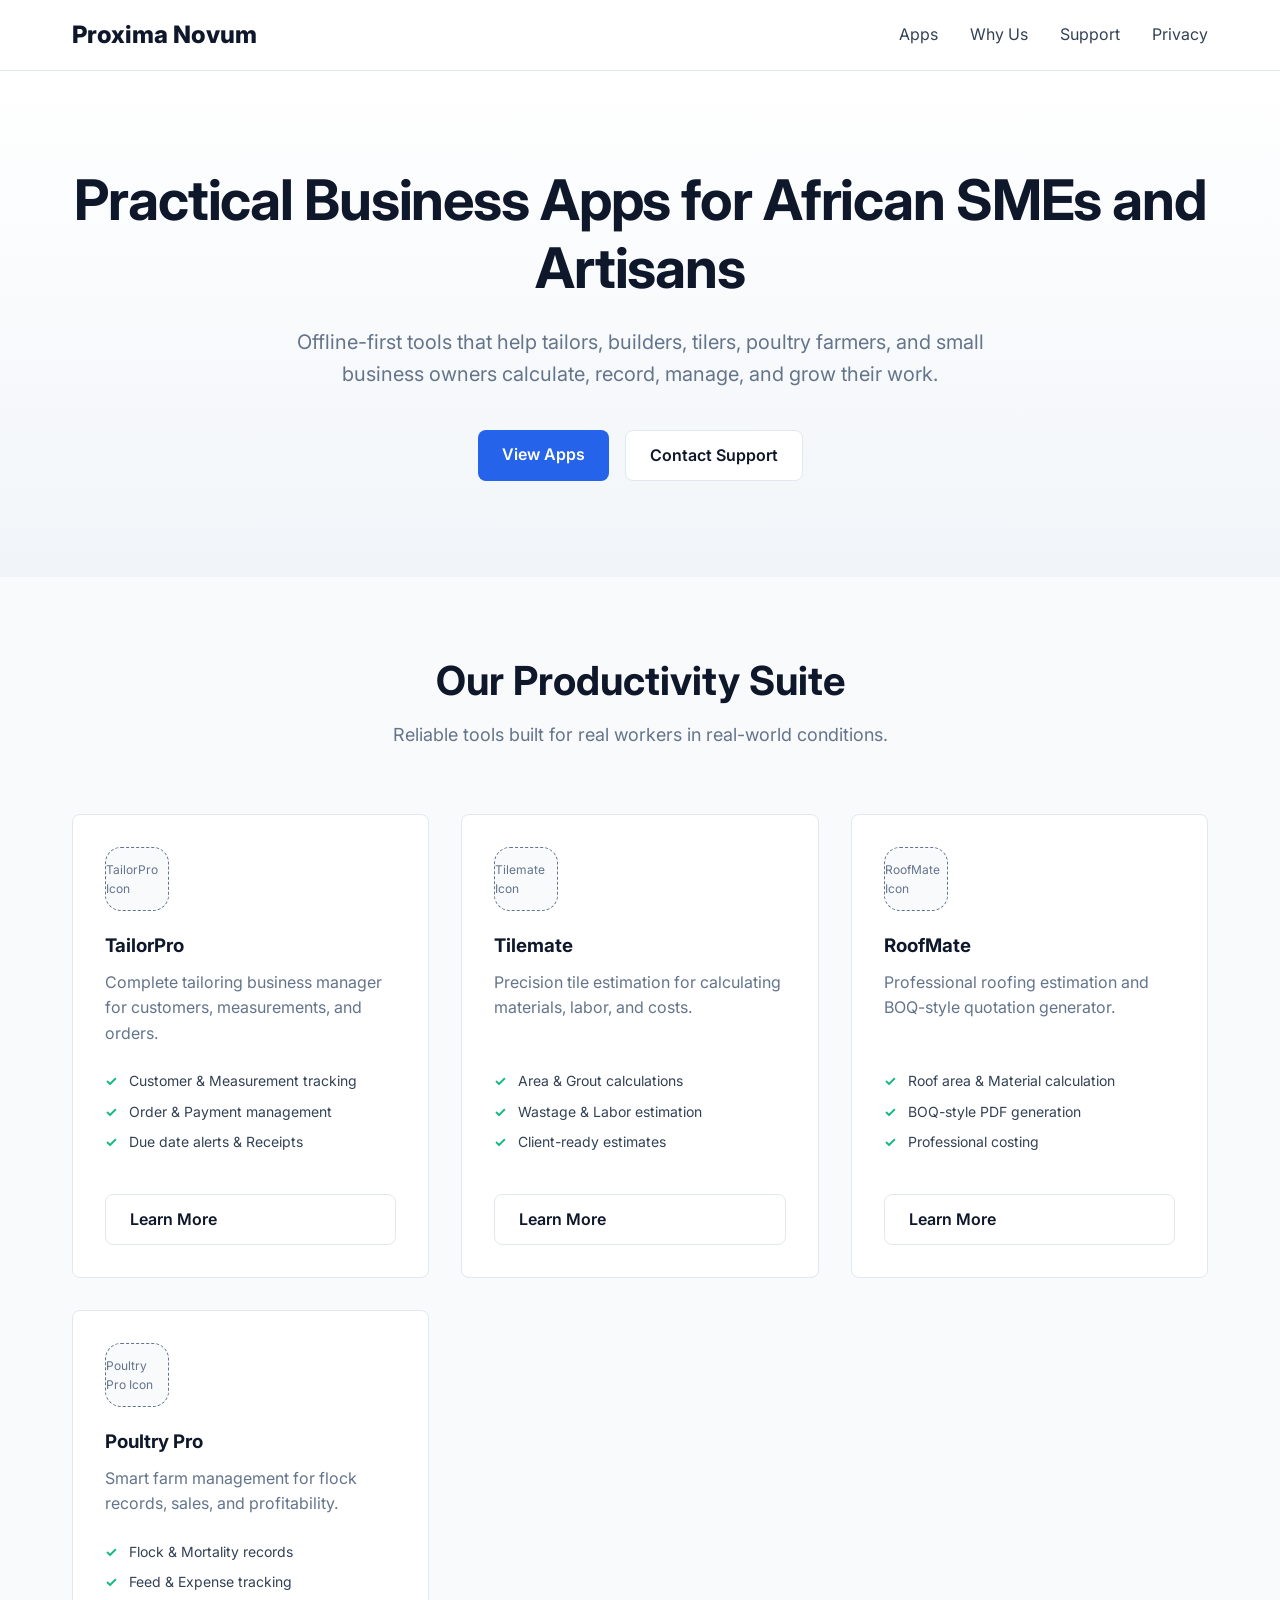
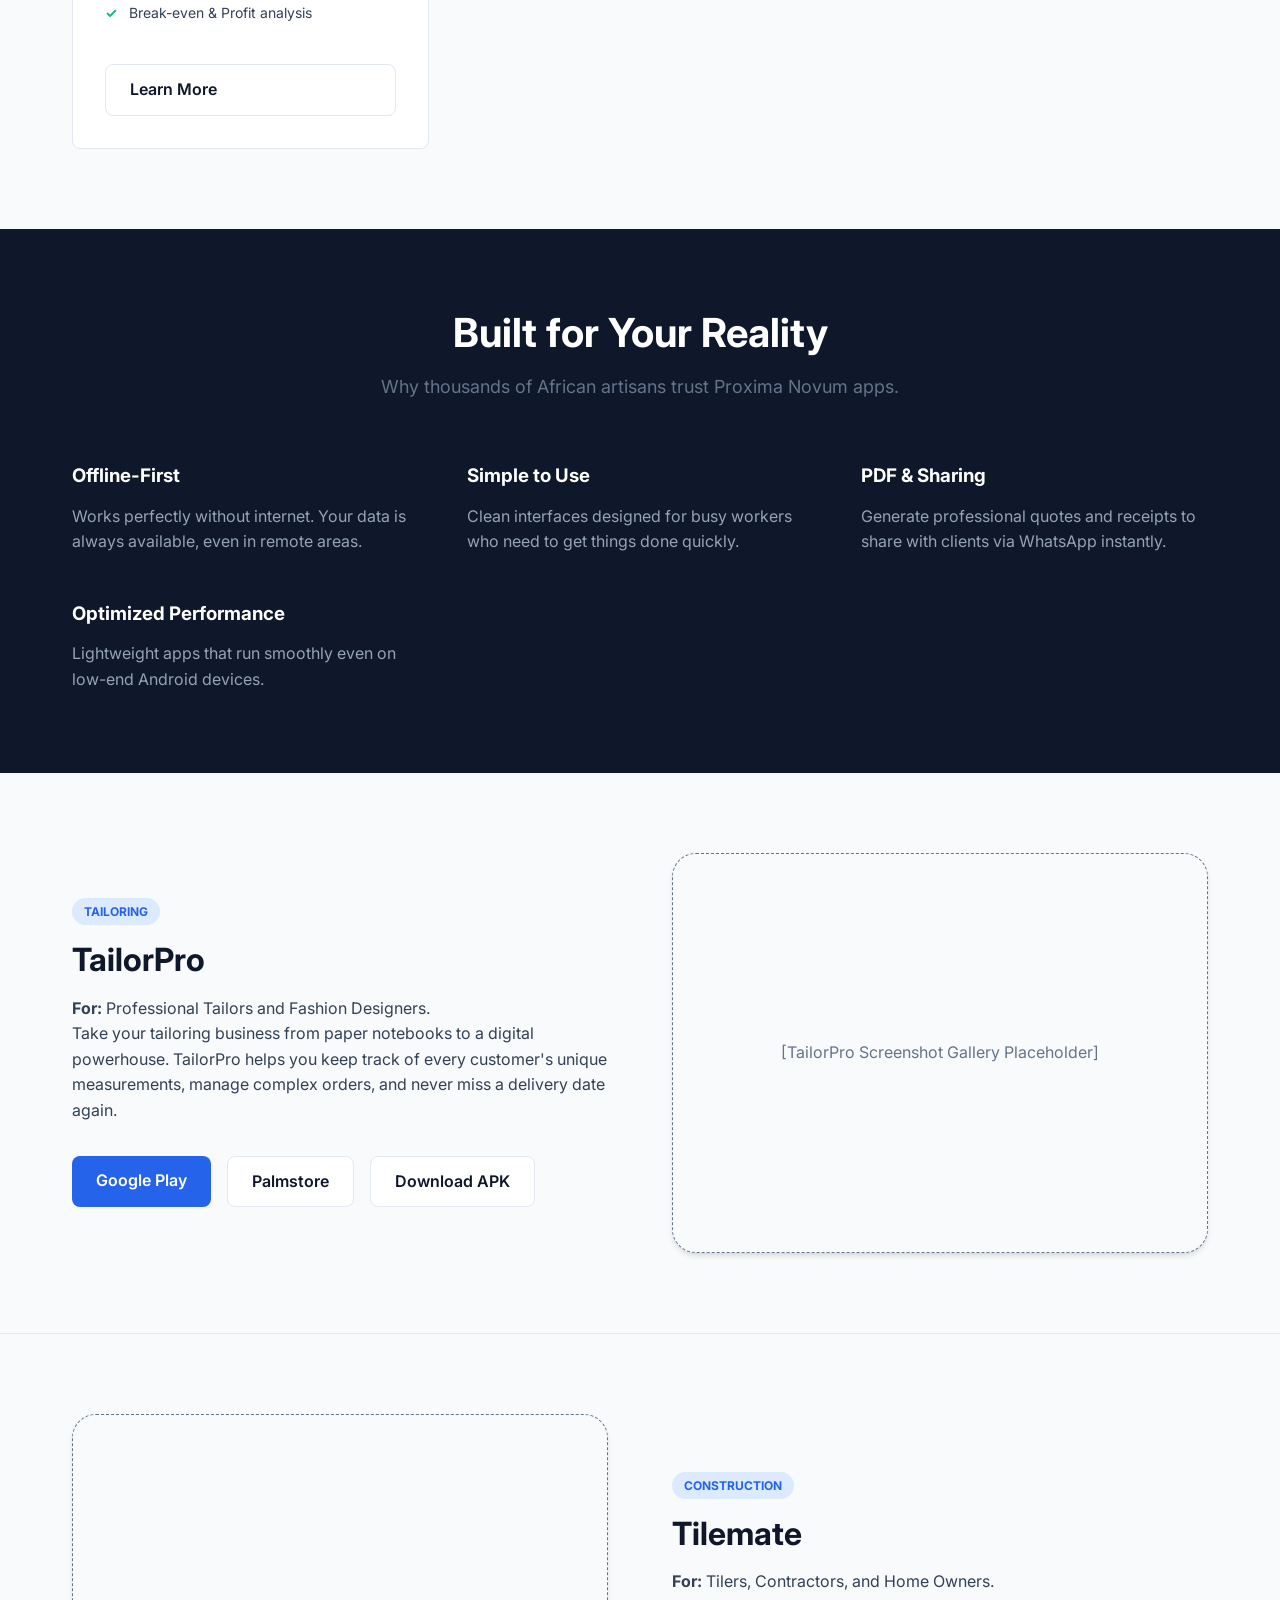
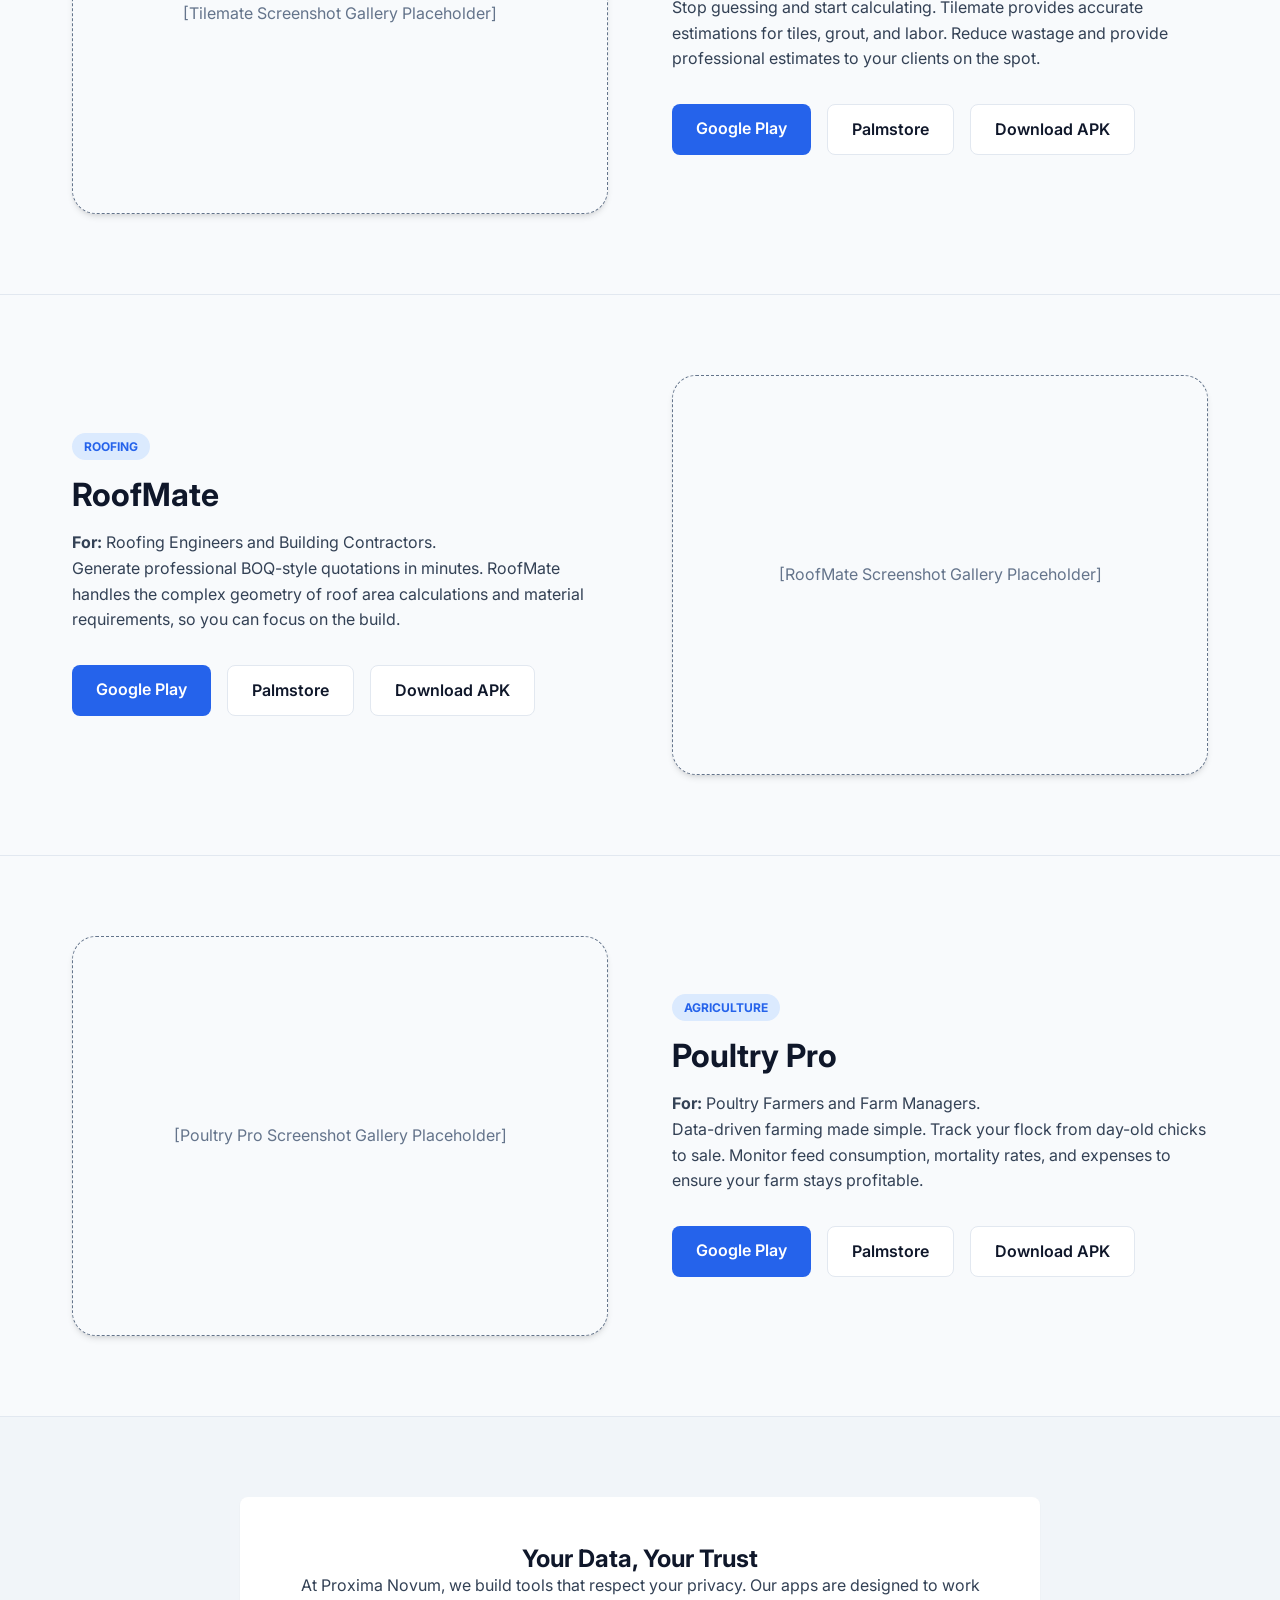
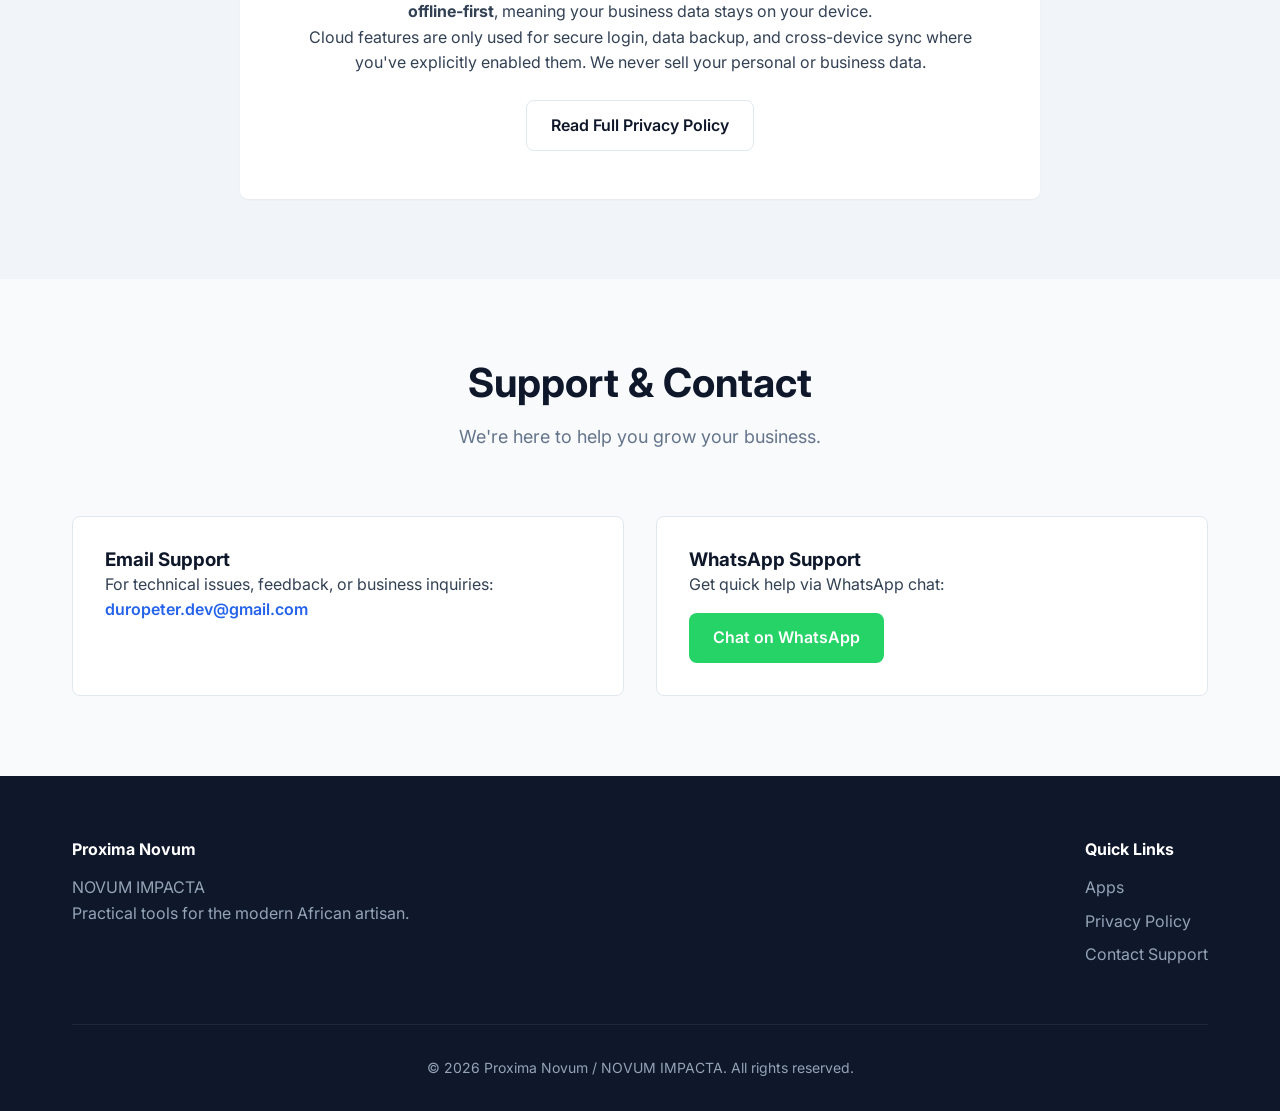
==== index.html @ f9abc6e1 "Add files via upload" ====
<!DOCTYPE html>
<html lang="en">
<head>
    <meta charset="UTF-8">
    <meta name="viewport" content="width=device-width, initial-scale=1.0">
    <title>Proxima Novum | Practical Business Apps for African SMEs</title>
    <meta name="description" content="Offline-first tools for African tailors, builders, tilers, and farmers. Manage customers, measurements, orders, and costs with Proxima Novum.">
    
    <!-- Open Graph / Social Media -->
    <meta property="og:type" content="website">
    <meta property="og:url" content="https://proximanovum.com/">
    <meta property="og:title" content="Proxima Novum | Practical Business Apps for African SMEs">
    <meta property="og:description" content="Offline-first tools for African artisans and small business owners.">
    <meta property="og:image" content="assets/images/og-image.png">

    <!-- Favicon Placeholder -->
    <link rel="icon" type="image/png" href="assets/images/favicon.png">
    
    <!-- Styles -->
    <link rel="stylesheet" href="styles.css">
    <link rel="preconnect" href="https://fonts.googleapis.com">
    <link rel="preconnect" href="https://fonts.gstatic.com" crossorigin>
    <link href="https://fonts.googleapis.com/css2?family=Inter:wght@400;600;700;800&display=swap" rel="stylesheet">
</head>
<body>

    <header>
        <div class="container">
            <nav>
                <a href="index.html" class="logo">Proxima Novum</a>
                <div class="nav-links">
                    <a href="#apps">Apps</a>
                    <a href="#why-us">Why Us</a>
                    <a href="#contact">Support</a>
                    <a href="privacy.html">Privacy</a>
                </div>
            </nav>
        </div>
    </header>

    <main>
        <!-- Hero Section -->
        <section class="hero">
            <div class="container">
                <h1>Practical Business Apps for African SMEs and Artisans</h1>
                <p>Offline-first tools that help tailors, builders, tilers, poultry farmers, and small business owners calculate, record, manage, and grow their work.</p>
                <div class="btn-group">
                    <a href="#apps" class="btn btn-primary">View Apps</a>
                    <a href="#contact" class="btn btn-secondary">Contact Support</a>
                </div>
            </div>
        </section>

        <!-- Apps Overview Section -->
        <section id="apps" class="apps-overview">
            <div class="container">
                <div class="section-title">
                    <h2>Our Productivity Suite</h2>
                    <p>Reliable tools built for real workers in real-world conditions.</p>
                </div>
                <div class="apps-grid">
                    <!-- TailorPro -->
                    <div class="app-card">
                        <div class="app-icon-placeholder">TailorPro Icon</div>
                        <h3>TailorPro</h3>
                        <p>Complete tailoring business manager for customers, measurements, and orders.</p>
                        <ul class="app-features">
                            <li>Customer & Measurement tracking</li>
                            <li>Order & Payment management</li>
                            <li>Due date alerts & Receipts</li>
                        </ul>
                        <a href="apps/tailorpro.html" class="btn btn-secondary">Learn More</a>
                    </div>
                    <!-- Tilemate -->
                    <div class="app-card">
                        <div class="app-icon-placeholder">Tilemate Icon</div>
                        <h3>Tilemate</h3>
                        <p>Precision tile estimation for calculating materials, labor, and costs.</p>
                        <ul class="app-features">
                            <li>Area & Grout calculations</li>
                            <li>Wastage & Labor estimation</li>
                            <li>Client-ready estimates</li>
                        </ul>
                        <a href="apps/tilemate.html" class="btn btn-secondary">Learn More</a>
                    </div>
                    <!-- RoofMate -->
                    <div class="app-card">
                        <div class="app-icon-placeholder">RoofMate Icon</div>
                        <h3>RoofMate</h3>
                        <p>Professional roofing estimation and BOQ-style quotation generator.</p>
                        <ul class="app-features">
                            <li>Roof area & Material calculation</li>
                            <li>BOQ-style PDF generation</li>
                            <li>Professional costing</li>
                        </ul>
                        <a href="apps/roofmate.html" class="btn btn-secondary">Learn More</a>
                    </div>
                    <!-- Poultry Pro -->
                    <div class="app-card">
                        <div class="app-icon-placeholder">Poultry Pro Icon</div>
                        <h3>Poultry Pro</h3>
                        <p>Smart farm management for flock records, sales, and profitability.</p>
                        <ul class="app-features">
                            <li>Flock & Mortality records</li>
                            <li>Feed & Expense tracking</li>
                            <li>Break-even & Profit analysis</li>
                        </ul>
                        <a href="apps/poultrypro.html" class="btn btn-secondary">Learn More</a>
                    </div>
                </div>
            </div>
        </section>

        <!-- Why Our Apps Section -->
        <section id="why-us" class="why-us">
            <div class="container">
                <div class="section-title">
                    <h2>Built for Your Reality</h2>
                    <p>Why thousands of African artisans trust Proxima Novum apps.</p>
                </div>
                <div class="features-list">
                    <div class="feature-item">
                        <h3>Offline-First</h3>
                        <p>Works perfectly without internet. Your data is always available, even in remote areas.</p>
                    </div>
                    <div class="feature-item">
                        <h3>Simple to Use</h3>
                        <p>Clean interfaces designed for busy workers who need to get things done quickly.</p>
                    </div>
                    <div class="feature-item">
                        <h3>PDF & Sharing</h3>
                        <p>Generate professional quotes and receipts to share with clients via WhatsApp instantly.</p>
                    </div>
                    <div class="feature-item">
                        <h3>Optimized Performance</h3>
                        <p>Lightweight apps that run smoothly even on low-end Android devices.</p>
                    </div>
                </div>
            </div>
        </section>

        <!-- App Details (One section per app as requested) -->
        <section class="app-detail" id="tailorpro">
            <div class="container">
                <div class="detail-container">
                    <div class="detail-content">
                        <span class="detail-badge">Tailoring</span>
                        <h3>TailorPro</h3>
                        <p><strong>For:</strong> Professional Tailors and Fashion Designers.</p>
                        <p>Take your tailoring business from paper notebooks to a digital powerhouse. TailorPro helps you keep track of every customer's unique measurements, manage complex orders, and never miss a delivery date again.</p>
                        <div class="download-links">
                            <a href="#" class="btn btn-primary">Google Play</a>
                            <a href="#" class="btn btn-secondary">Palmstore</a>
                            <a href="#" class="btn btn-secondary">Download APK</a>
                        </div>
                    </div>
                    <div class="detail-image">
                        [TailorPro Screenshot Gallery Placeholder]
                    </div>
                </div>
            </div>
        </section>

        <section class="app-detail" id="tilemate">
            <div class="container">
                <div class="detail-container">
                    <div class="detail-image">
                        [Tilemate Screenshot Gallery Placeholder]
                    </div>
                    <div class="detail-content">
                        <span class="detail-badge">Construction</span>
                        <h3>Tilemate</h3>
                        <p><strong>For:</strong> Tilers, Contractors, and Home Owners.</p>
                        <p>Stop guessing and start calculating. Tilemate provides accurate estimations for tiles, grout, and labor. Reduce wastage and provide professional estimates to your clients on the spot.</p>
                        <div class="download-links">
                            <a href="#" class="btn btn-primary">Google Play</a>
                            <a href="#" class="btn btn-secondary">Palmstore</a>
                            <a href="#" class="btn btn-secondary">Download APK</a>
                        </div>
                    </div>
                </div>
            </div>
        </section>

        <section class="app-detail" id="roofmate">
            <div class="container">
                <div class="detail-container">
                    <div class="detail-content">
                        <span class="detail-badge">Roofing</span>
                        <h3>RoofMate</h3>
                        <p><strong>For:</strong> Roofing Engineers and Building Contractors.</p>
                        <p>Generate professional BOQ-style quotations in minutes. RoofMate handles the complex geometry of roof area calculations and material requirements, so you can focus on the build.</p>
                        <div class="download-links">
                            <a href="#" class="btn btn-primary">Google Play</a>
                            <a href="#" class="btn btn-secondary">Palmstore</a>
                            <a href="#" class="btn btn-secondary">Download APK</a>
                        </div>
                    </div>
                    <div class="detail-image">
                        [RoofMate Screenshot Gallery Placeholder]
                    </div>
                </div>
            </div>
        </section>

        <section class="app-detail" id="poultrypro">
            <div class="container">
                <div class="detail-container">
                    <div class="detail-image">
                        [Poultry Pro Screenshot Gallery Placeholder]
                    </div>
                    <div class="detail-content">
                        <span class="detail-badge">Agriculture</span>
                        <h3>Poultry Pro</h3>
                        <p><strong>For:</strong> Poultry Farmers and Farm Managers.</p>
                        <p>Data-driven farming made simple. Track your flock from day-old chicks to sale. Monitor feed consumption, mortality rates, and expenses to ensure your farm stays profitable.</p>
                        <div class="download-links">
                            <a href="#" class="btn btn-primary">Google Play</a>
                            <a href="#" class="btn btn-secondary">Palmstore</a>
                            <a href="#" class="btn btn-secondary">Download APK</a>
                        </div>
                    </div>
                </div>
            </div>
        </section>

        <!-- Privacy & Trust Section -->
        <section class="privacy-trust">
            <div class="container">
                <div class="privacy-card">
                    <h2>Your Data, Your Trust</h2>
                    <p>At Proxima Novum, we build tools that respect your privacy. Our apps are designed to work <strong>offline-first</strong>, meaning your business data stays on your device.</p>
                    <p>Cloud features are only used for secure login, data backup, and cross-device sync where you've explicitly enabled them. We never sell your personal or business data.</p>
                    <a href="privacy.html" class="btn btn-secondary" style="margin-top: 1.5rem;">Read Full Privacy Policy</a>
                </div>
            </div>
        </section>

        <!-- Contact Section -->
        <section id="contact" class="contact">
            <div class="container">
                <div class="section-title">
                    <h2>Support & Contact</h2>
                    <p>We're here to help you grow your business.</p>
                </div>
                <div class="contact-grid">
                    <div class="contact-info">
                        <h3>Email Support</h3>
                        <p>For technical issues, feedback, or business inquiries:</p>
                        <a href="mailto:duropeter.dev@gmail.com" style="color: var(--accent-color); font-weight: 600;">duropeter.dev@gmail.com</a>
                    </div>
                    <div class="contact-info">
                        <h3>WhatsApp Support</h3>
                        <p>Get quick help via WhatsApp chat:</p>
                        <a href="https://wa.me/234XXXXXXXXXX" target="_blank" rel="noopener noreferrer" class="btn btn-primary" style="margin-top: 1rem; background-color: #25d366; border: none;">Chat on WhatsApp</a>
                    </div>
                </div>
            </div>
        </section>
    </main>

    <footer>
        <div class="container">
            <div class="footer-content">
                <div class="footer-brand">
                    <h4>Proxima Novum</h4>
                    <p>NOVUM IMPACTA</p>
                    <p>Practical tools for the modern African artisan.</p>
                </div>
                <div class="footer-links">
                    <h4>Quick Links</h4>
                    <ul>
                        <li><a href="#apps">Apps</a></li>
                        <li><a href="privacy.html">Privacy Policy</a></li>
                        <li><a href="#contact">Contact Support</a></li>
                    </ul>
                </div>
            </div>
            <div class="footer-bottom">
                <p>&copy; <span id="year"></span> Proxima Novum / NOVUM IMPACTA. All rights reserved.</p>
            </div>
        </div>
    </footer>

    <script src="script.js"></script>
    <script>
        document.getElementById('year').textContent = new Date().getFullYear();
    </script>
</body>
</html>
---- styles.css ----
/* 
   Proxima Novum / NOVUM IMPACTA
   Main Stylesheet
*/

:root {
    --primary-color: #0f172a; /* Deep Slate */
    --accent-color: #2563eb;  /* Professional Blue */
    --accent-hover: #1d4ed8;
    --text-color: #334155;
    --text-light: #64748b;
    --bg-light: #f8fafc;
    --bg-white: #ffffff;
    --border-color: #e2e8f0;
    --success-color: #10b981;
    --shadow-sm: 0 1px 2px 0 rgb(0 0 0 / 0.05);
    --shadow-md: 0 4px 6px -1px rgb(0 0 0 / 0.1), 0 2px 4px -2px rgb(0 0 0 / 0.1);
    --shadow-lg: 0 10px 15px -3px rgb(0 0 0 / 0.1), 0 4px 6px -4px rgb(0 0 0 / 0.1);
    --radius: 8px;
    --font-sans: 'Inter', system-ui, -apple-system, sans-serif;
}

* {
    margin: 0;
    padding: 0;
    box-sizing: border-box;
}

body {
    font-family: var(--font-sans);
    line-height: 1.6;
    color: var(--text-color);
    background-color: var(--bg-light);
    -webkit-font-smoothing: antialiased;
}

h1, h2, h3, h4 {
    color: var(--primary-color);
    font-weight: 700;
    line-height: 1.2;
}

a {
    text-decoration: none;
    color: inherit;
    transition: all 0.2s ease;
}

img {
    max-width: 100%;
    height: auto;
    display: block;
}

.container {
    max-width: 1200px;
    margin: 0 auto;
    padding: 0 2rem;
}

/* Navigation */
header {
    background: var(--bg-white);
    border-bottom: 1px solid var(--border-color);
    position: sticky;
    top: 0;
    z-index: 100;
    padding: 1rem 0;
}

nav {
    display: flex;
    justify-content: space-between;
    align-items: center;
}

.logo {
    font-size: 1.5rem;
    font-weight: 800;
    color: var(--primary-color);
}

.nav-links {
    display: flex;
    gap: 2rem;
}

.nav-links a:hover {
    color: var(--accent-color);
}

/* Hero Section */
.hero {
    padding: 6rem 0;
    text-align: center;
    background: linear-gradient(to bottom, #ffffff, #f1f5f9);
}

.hero h1 {
    font-size: 3.5rem;
    margin-bottom: 1.5rem;
    letter-spacing: -0.02em;
}

.hero p {
    font-size: 1.25rem;
    color: var(--text-light);
    max-width: 700px;
    margin: 0 auto 2.5rem;
}

.btn-group {
    display: flex;
    gap: 1rem;
    justify-content: center;
}

.btn {
    display: inline-block;
    padding: 0.75rem 1.5rem;
    border-radius: var(--radius);
    font-weight: 600;
    cursor: pointer;
    transition: all 0.2s;
}

.btn-primary {
    background-color: var(--accent-color);
    color: white;
}

.btn-primary:hover {
    background-color: var(--accent-hover);
    transform: translateY(-1px);
}

.btn-secondary {
    background-color: white;
    color: var(--primary-color);
    border: 1px solid var(--border-color);
}

.btn-secondary:hover {
    background-color: var(--bg-light);
    border-color: var(--text-light);
}

/* Sections */
section {
    padding: 5rem 0;
}

.section-title {
    text-align: center;
    margin-bottom: 4rem;
}

.section-title h2 {
    font-size: 2.5rem;
    margin-bottom: 1rem;
}

.section-title p {
    color: var(--text-light);
    font-size: 1.125rem;
}

/* App Cards */
.apps-grid {
    display: grid;
    grid-template-columns: repeat(auto-fit, minmax(280px, 1fr));
    gap: 2rem;
}

.app-card {
    background: var(--bg-white);
    border-radius: var(--radius);
    padding: 2rem;
    border: 1px solid var(--border-color);
    transition: transform 0.3s, box-shadow 0.3s;
    display: flex;
    flex-direction: column;
}

.app-card:hover {
    transform: translateY(-5px);
    box-shadow: var(--shadow-lg);
}

.app-icon-placeholder {
    width: 64px;
    height: 64px;
    background: var(--bg-light);
    border-radius: 16px;
    margin-bottom: 1.5rem;
    display: flex;
    align-items: center;
    justify-content: center;
    border: 1px dashed var(--text-light);
    font-size: 0.75rem;
    color: var(--text-light);
}

.app-card h3 {
    margin-bottom: 0.75rem;
}

.app-card p {
    color: var(--text-light);
    margin-bottom: 1.5rem;
    flex-grow: 1;
}

.app-features {
    list-style: none;
    margin-bottom: 2rem;
}

.app-features li {
    font-size: 0.875rem;
    margin-bottom: 0.5rem;
    padding-left: 1.5rem;
    position: relative;
}

.app-features li::before {
    content: "✓";
    position: absolute;
    left: 0;
    color: var(--success-color);
    font-weight: bold;
}

/* Why Us Section */
.why-us {
    background: var(--primary-color);
    color: white;
}

.why-us h2 {
    color: white;
}

.features-list {
    display: grid;
    grid-template-columns: repeat(auto-fit, minmax(250px, 1fr));
    gap: 3rem;
}

.feature-item h3 {
    color: white;
    margin-bottom: 1rem;
}

.feature-item p {
    color: #94a3b8;
}

/* App Detail Section */
.app-detail {
    border-bottom: 1px solid var(--border-color);
}

.app-detail:last-of-type {
    border-bottom: none;
}

.detail-container {
    display: grid;
    grid-template-columns: 1fr 1fr;
    gap: 4rem;
    align-items: center;
}

.detail-image {
    background: var(--bg-light);
    border-radius: 24px;
    padding: 2rem;
    border: 1px dashed var(--text-light);
    min-height: 400px;
    display: flex;
    align-items: center;
    justify-content: center;
    color: var(--text-light);
    box-shadow: var(--shadow-md);
}

.detail-content h3 {
    font-size: 2rem;
    margin-bottom: 1rem;
}

.detail-badge {
    display: inline-block;
    background: #dbeafe;
    color: var(--accent-color);
    padding: 0.25rem 0.75rem;
    border-radius: 999px;
    font-size: 0.75rem;
    font-weight: 700;
    margin-bottom: 1rem;
    text-transform: uppercase;
}

.download-links {
    margin-top: 2rem;
    display: flex;
    gap: 1rem;
    flex-wrap: wrap;
}

/* Privacy & Trust */
.privacy-trust {
    background: #f1f5f9;
    text-align: center;
}

.privacy-card {
    background: white;
    padding: 3rem;
    border-radius: var(--radius);
    max-width: 800px;
    margin: 0 auto;
    box-shadow: var(--shadow-sm);
}

/* Contact */
.contact-grid {
    display: grid;
    grid-template-columns: repeat(auto-fit, minmax(300px, 1fr));
    gap: 2rem;
}

.contact-info {
    padding: 2rem;
    background: white;
    border-radius: var(--radius);
    border: 1px solid var(--border-color);
}

/* Footer */
footer {
    padding: 4rem 0 2rem;
    background: var(--primary-color);
    color: #94a3b8;
}

.footer-content {
    display: flex;
    justify-content: space-between;
    margin-bottom: 3rem;
    flex-wrap: wrap;
    gap: 2rem;
}

.footer-brand h4 {
    color: white;
    margin-bottom: 1rem;
}

.footer-links h4 {
    color: white;
    margin-bottom: 1rem;
}

.footer-links ul {
    list-style: none;
}

.footer-links li {
    margin-bottom: 0.5rem;
}

.footer-links a:hover {
    color: white;
}

.footer-bottom {
    padding-top: 2rem;
    border-top: 1px solid #1e293b;
    text-align: center;
    font-size: 0.875rem;
}

/* Responsive */
@media (max-width: 768px) {
    .hero h1 {
        font-size: 2.5rem;
    }
    
    .nav-links {
        display: none;
    }
    
    .detail-container {
        grid-template-columns: 1fr;
        gap: 2rem;
    }
    
    .detail-image {
        order: -1;
    }
}
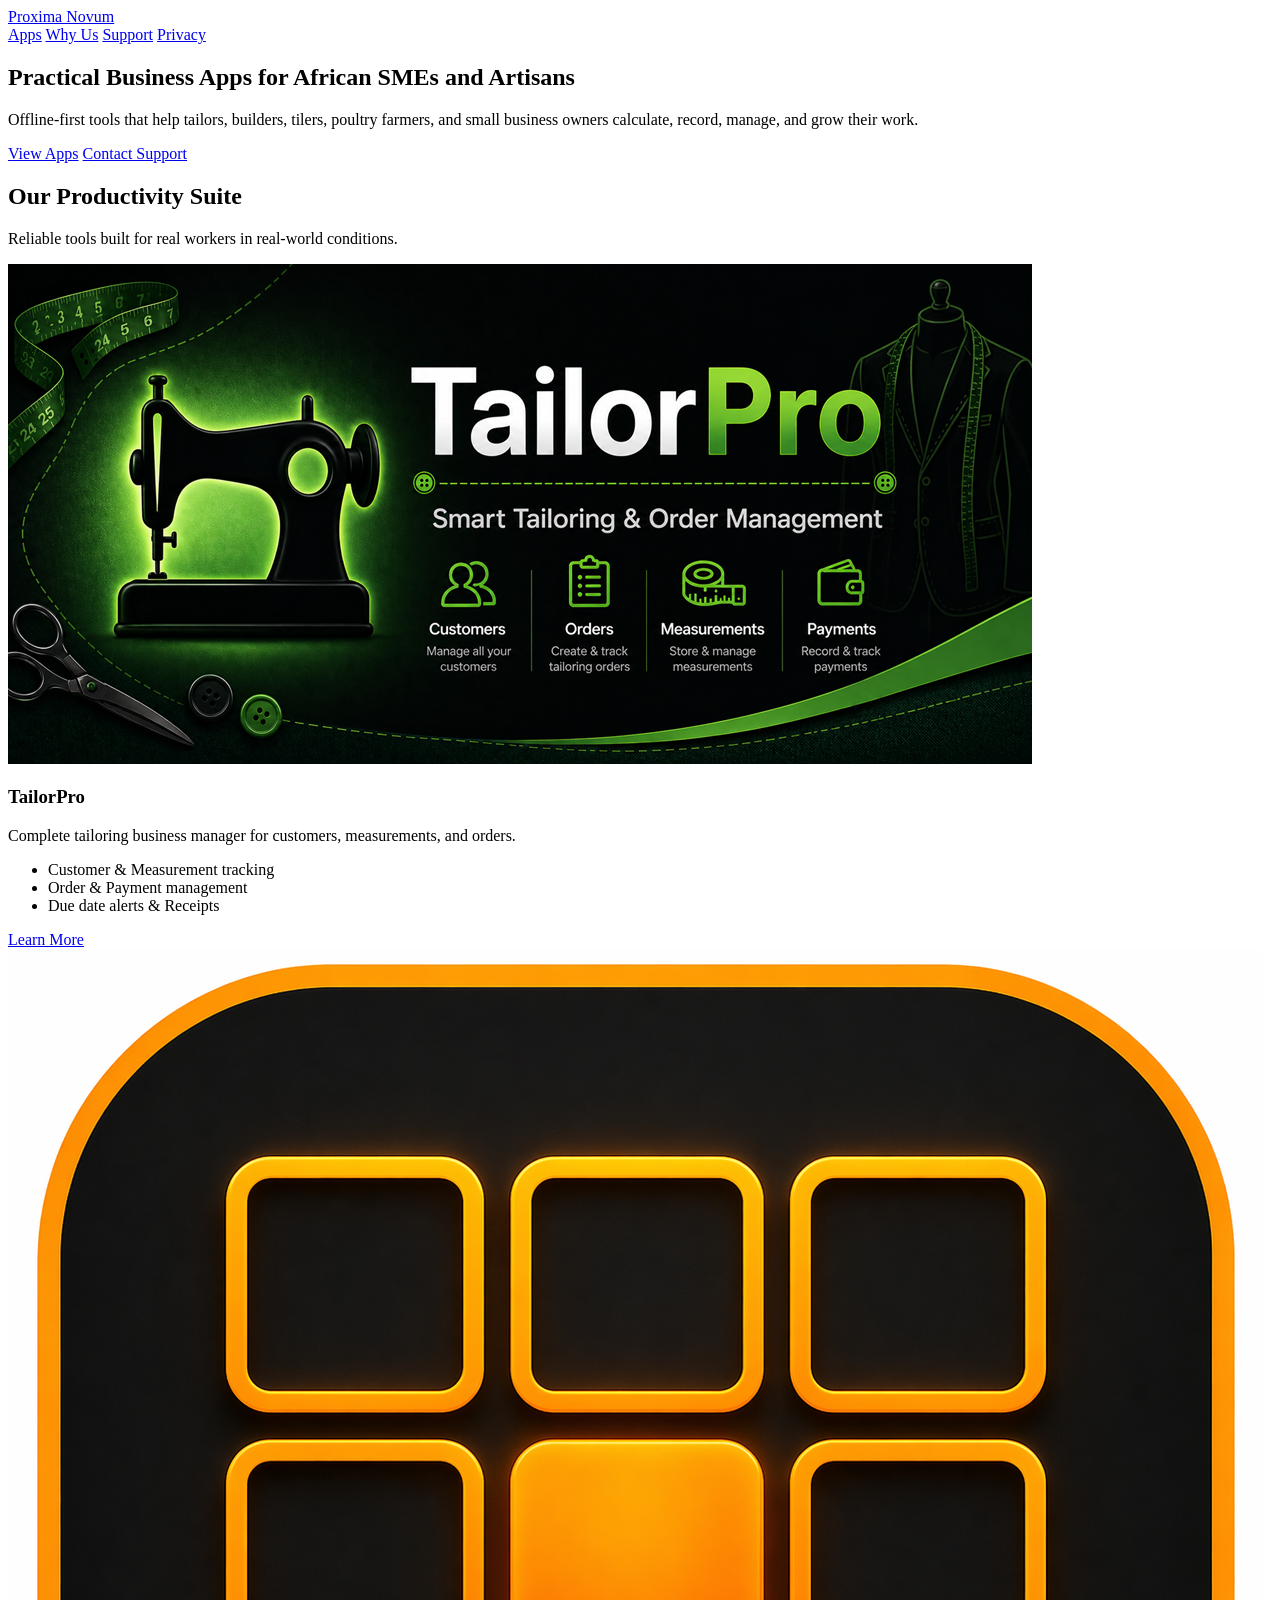
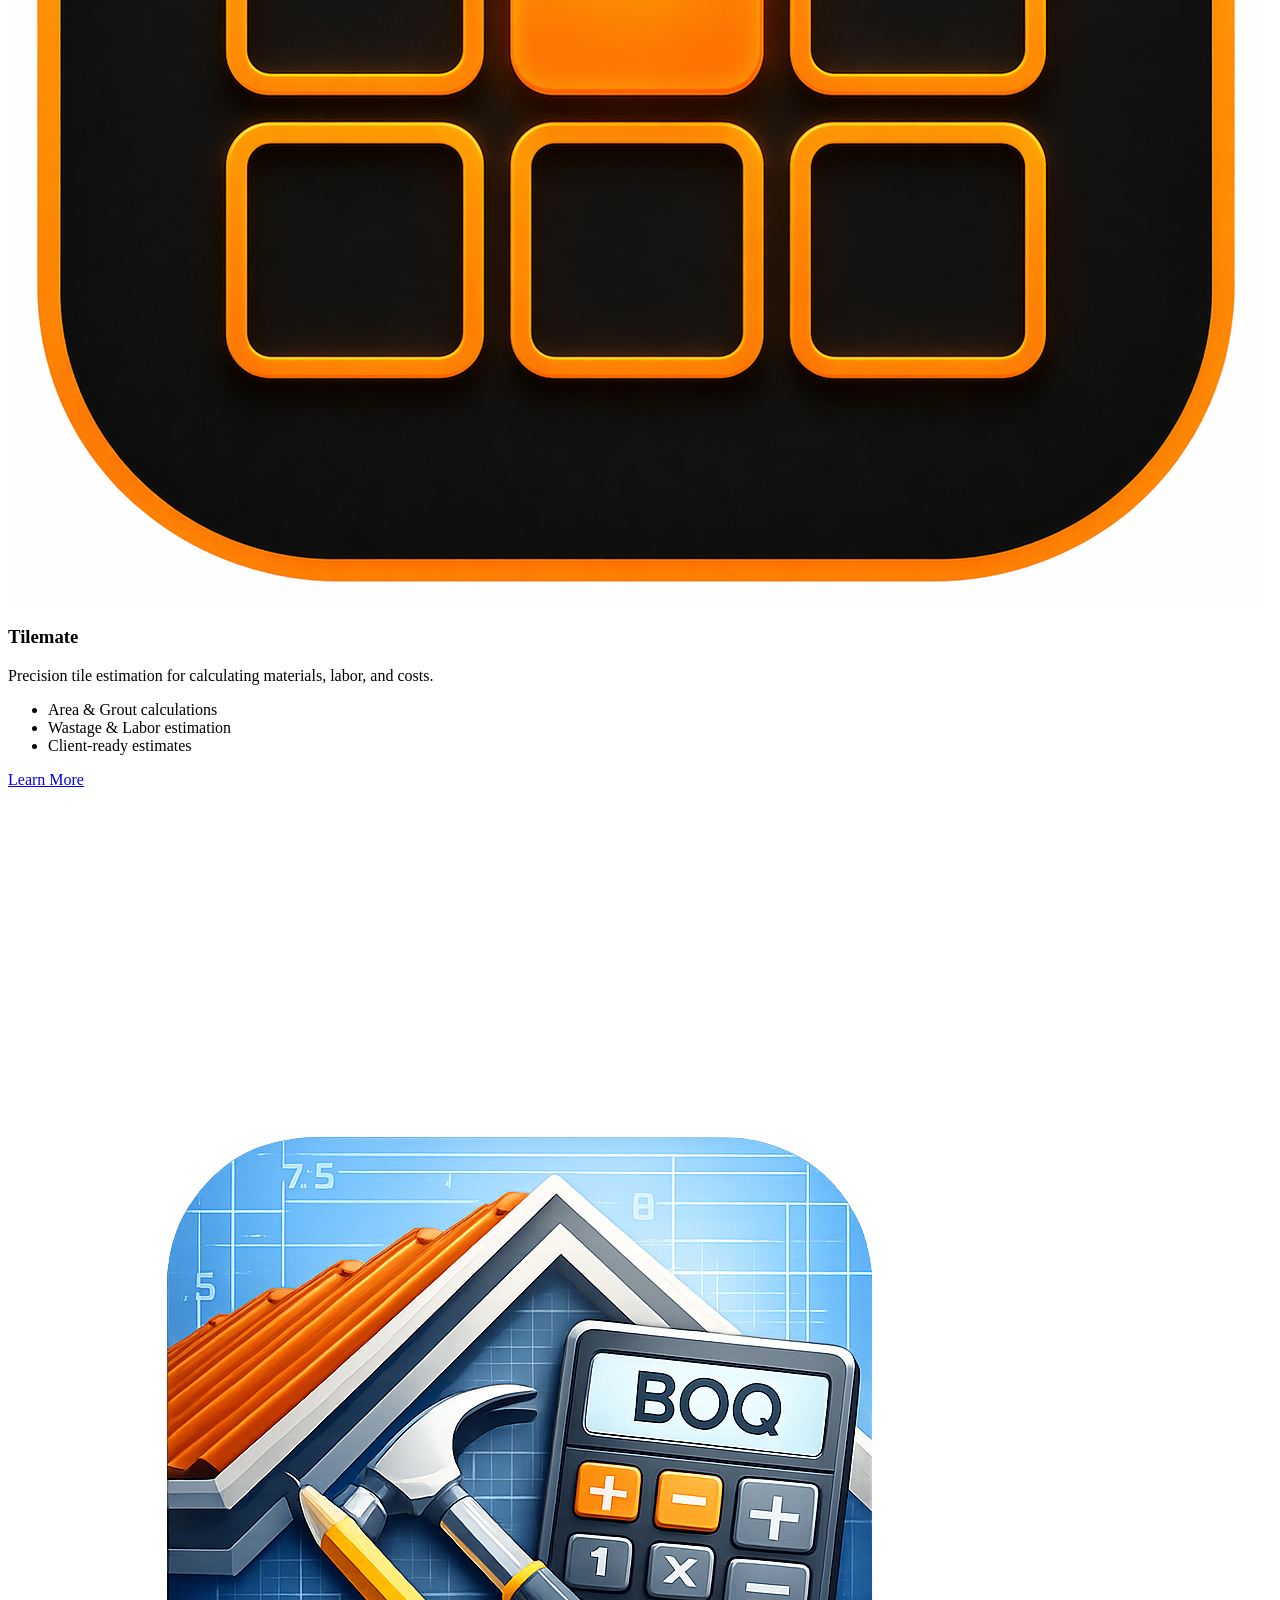
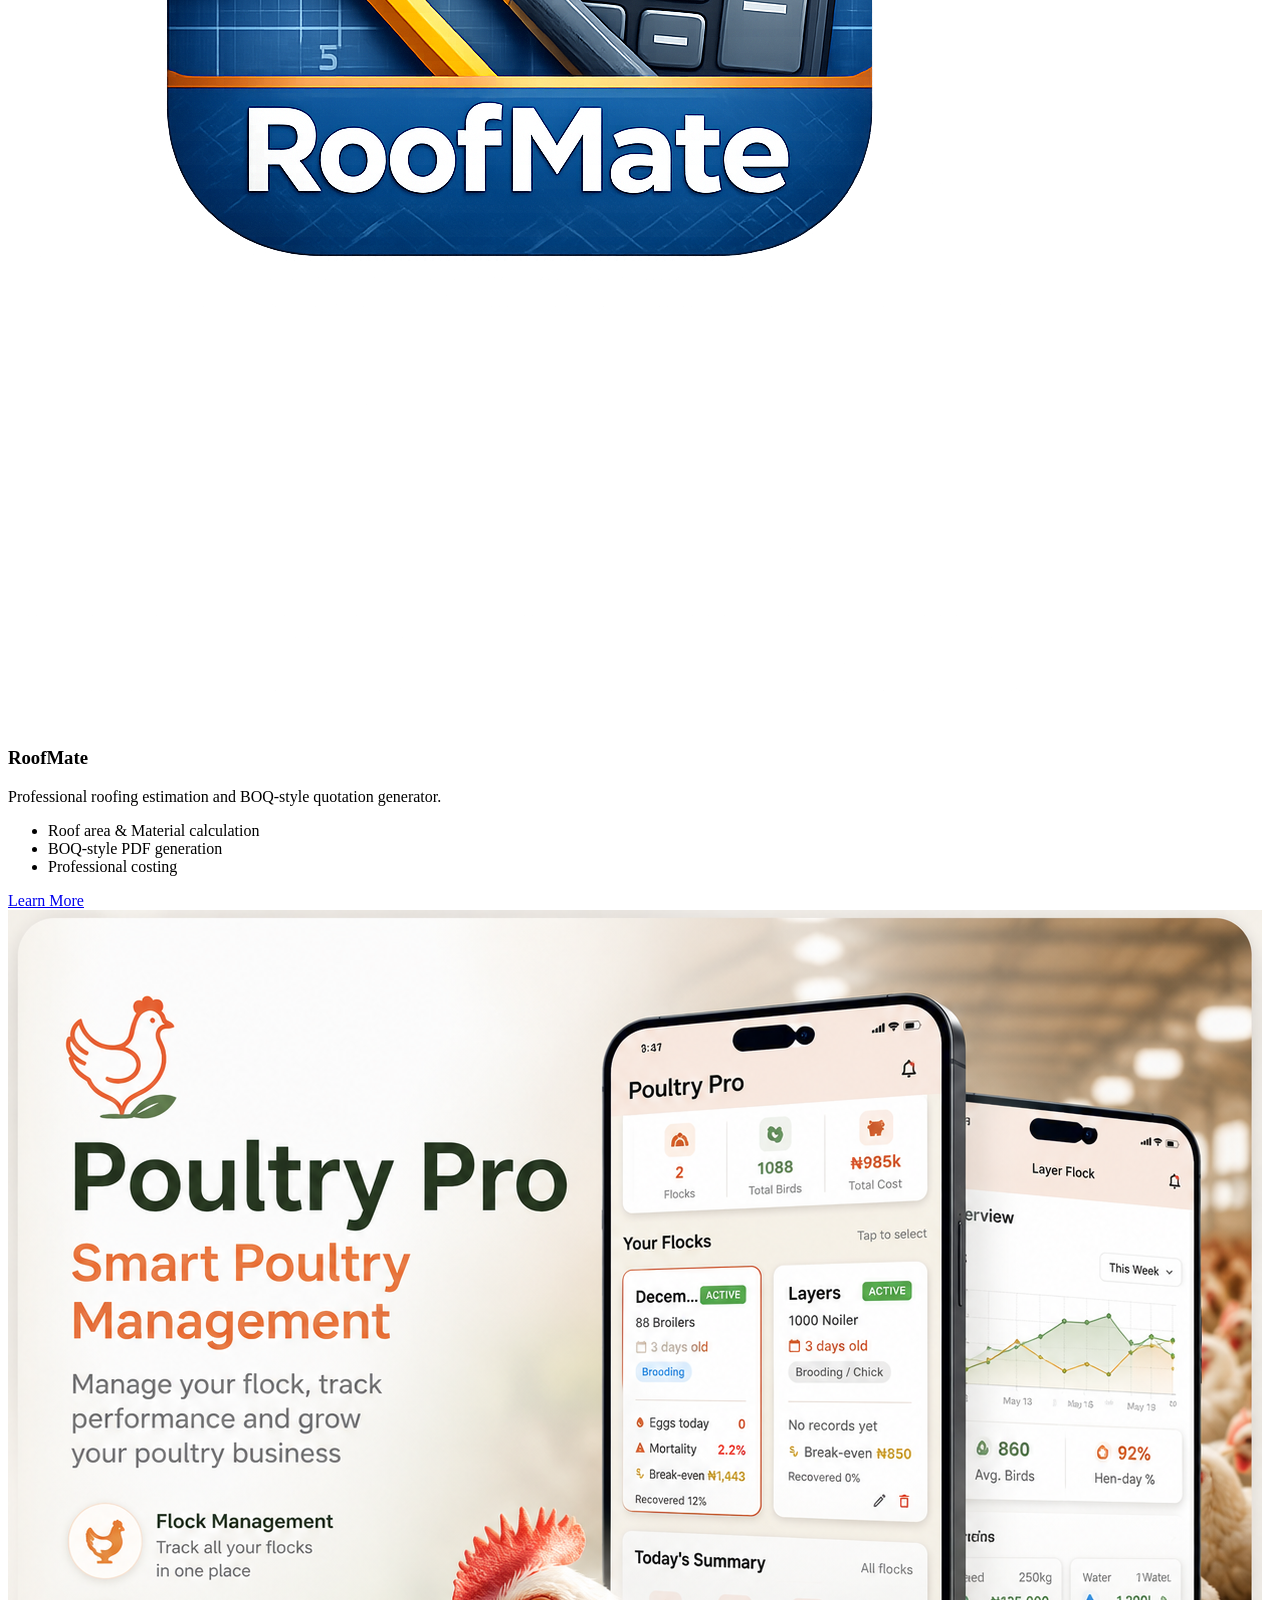
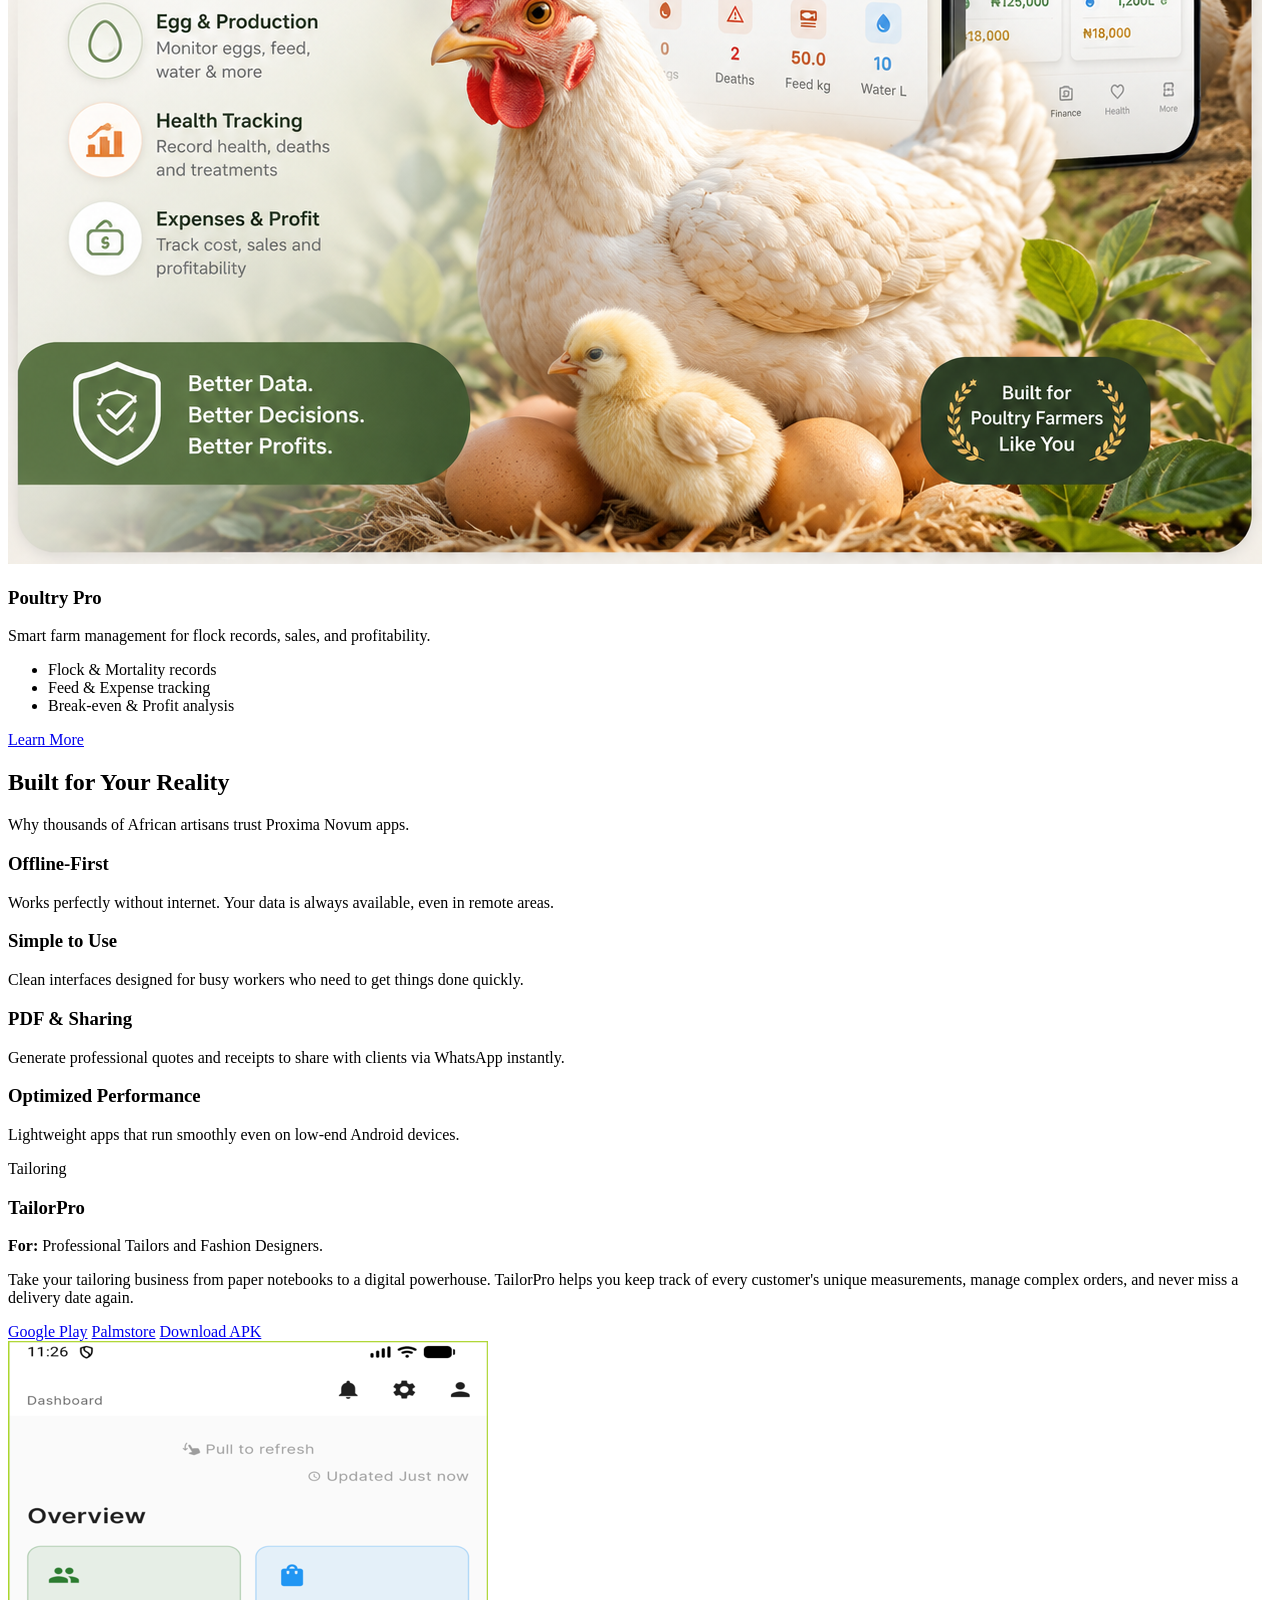
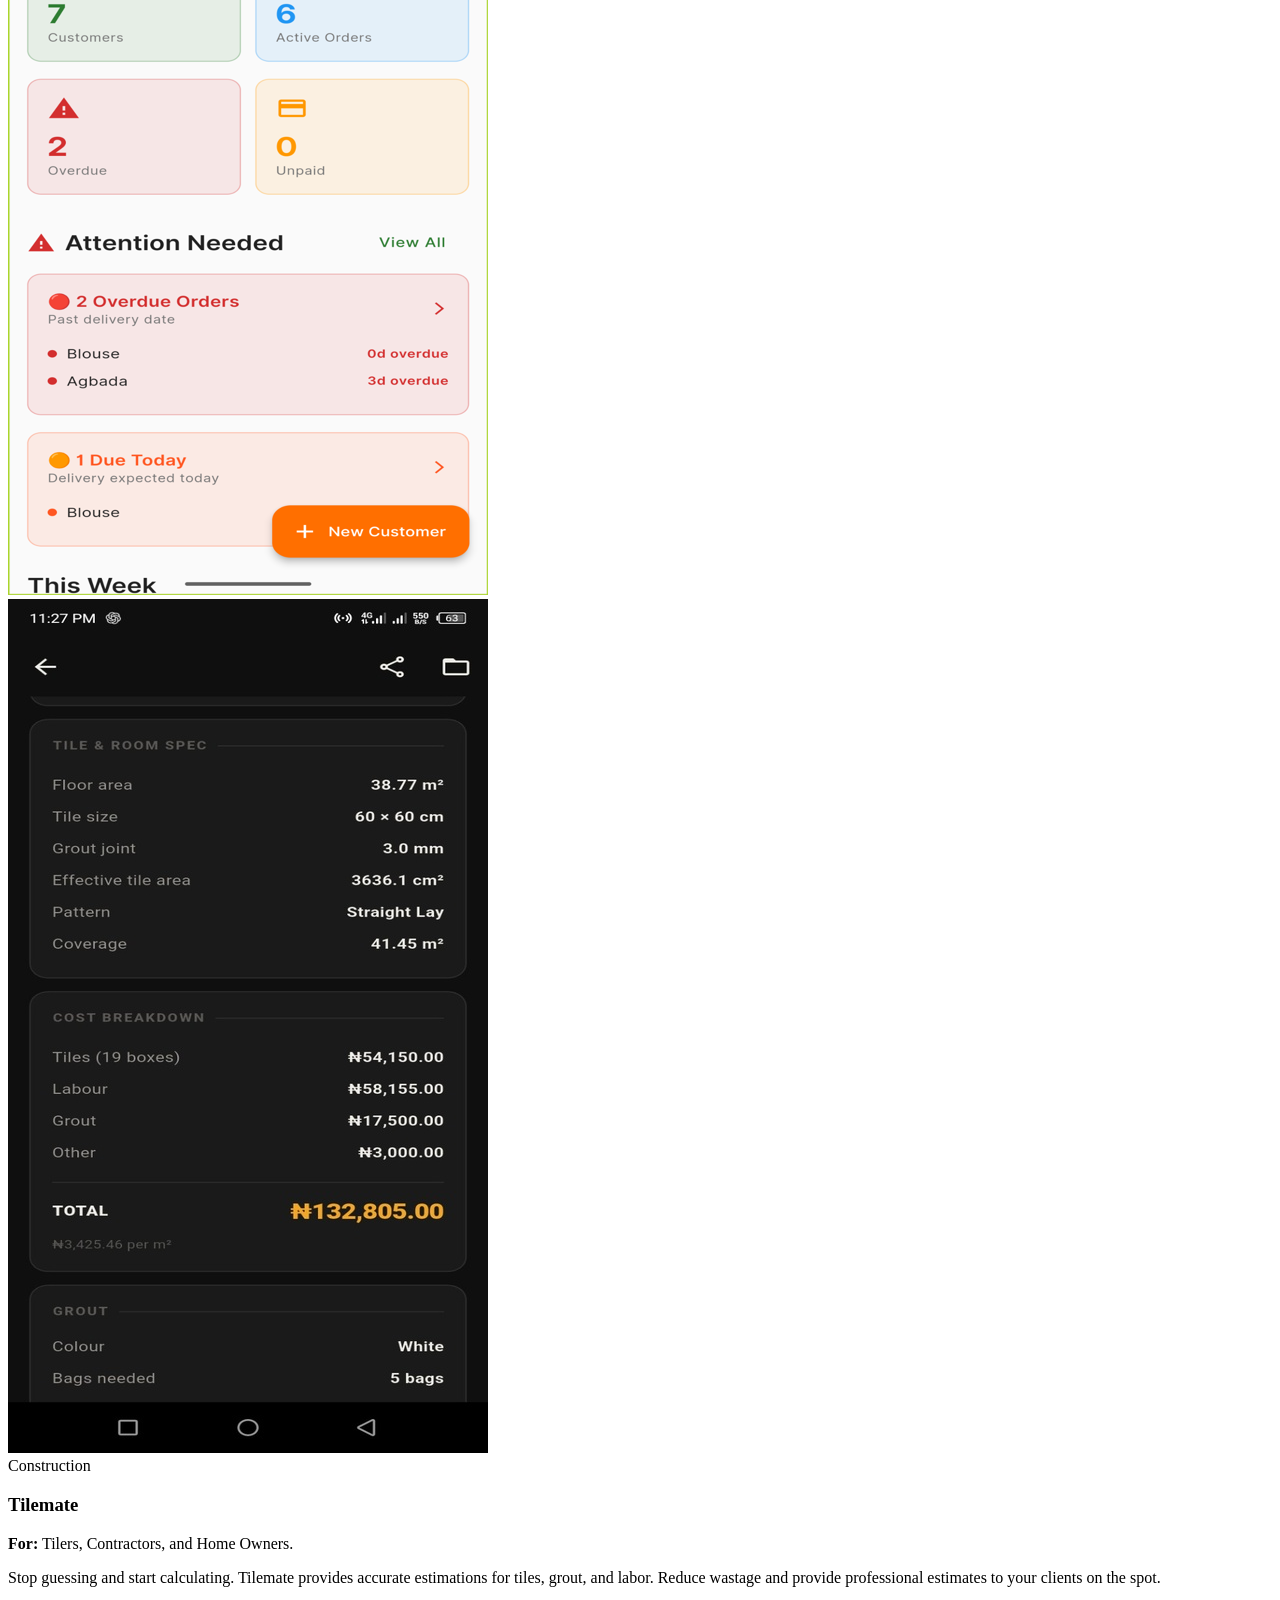
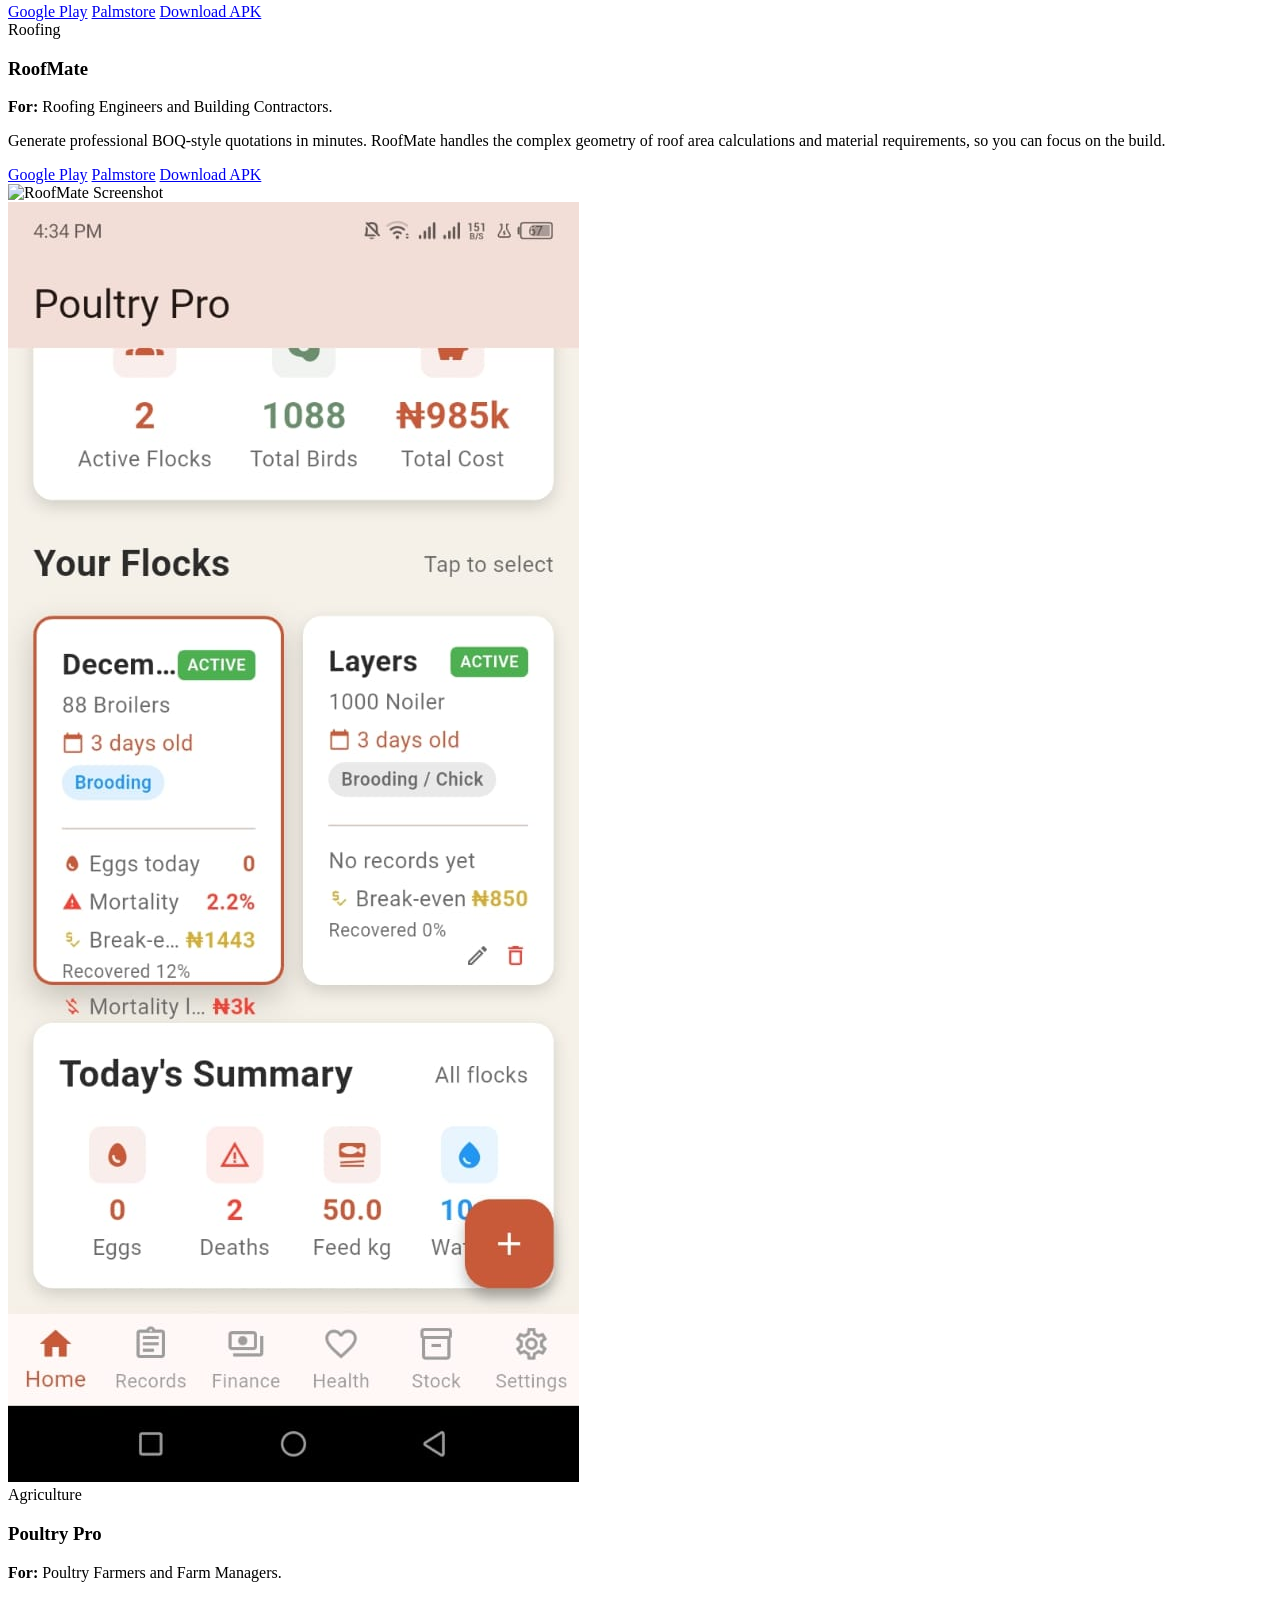
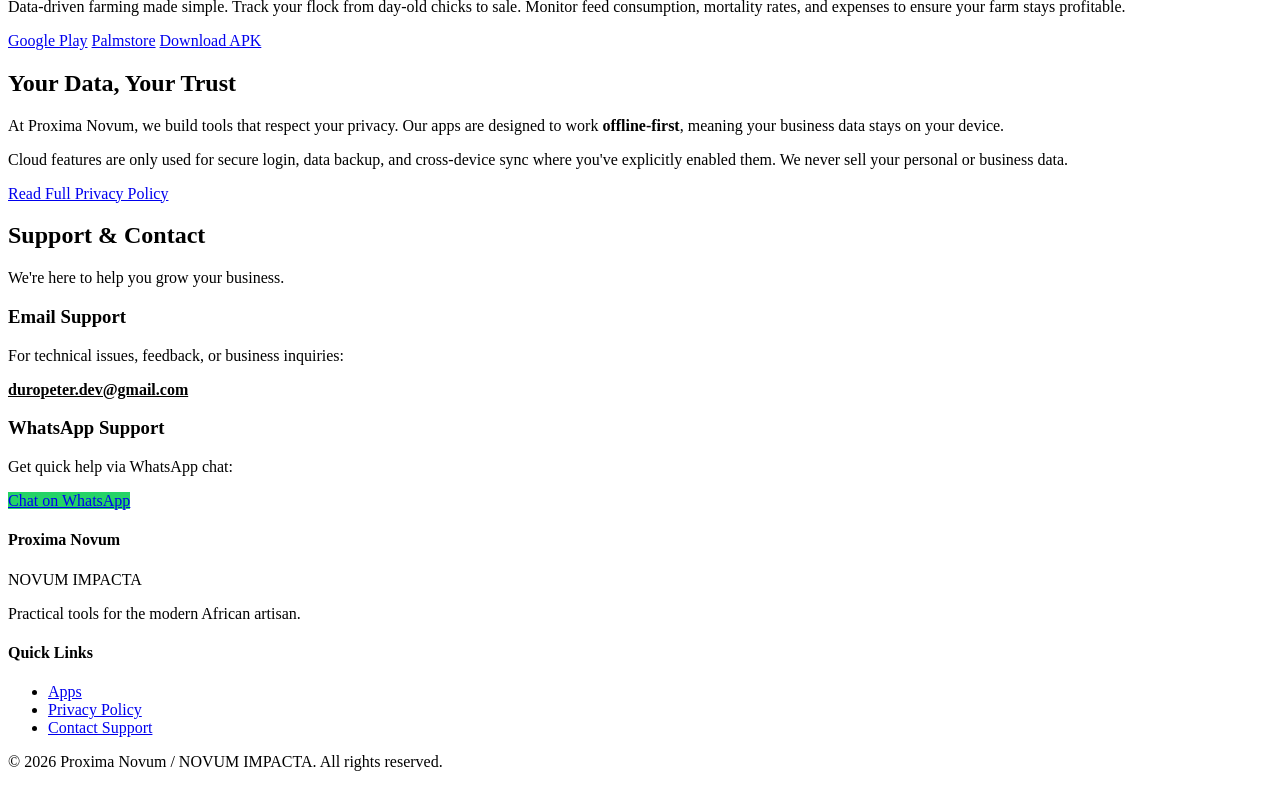
==== commit b96a7726: "Replace app icon placeholders with images Replaced placeholder divs with actual image elements for T" ====
--- a/index.html
+++ b/index.html
@@ -61,7 +61,7 @@
                 <div class="apps-grid">
                     <!-- TailorPro -->
                     <div class="app-card">
-                        <div class="app-icon-placeholder">TailorPro Icon</div>
+                        <img src="assets/images/tailorpro-icon.png" alt="TailorPro Icon" class="app-icon">
                         <h3>TailorPro</h3>
                         <p>Complete tailoring business manager for customers, measurements, and orders.</p>
                         <ul class="app-features">
@@ -73,7 +73,7 @@
                     </div>
                     <!-- Tilemate -->
                     <div class="app-card">
-                        <div class="app-icon-placeholder">Tilemate Icon</div>
+                        <img src="assets/images/tilemate-icon.png" alt="Tilemate Icon" class="app-icon">
                         <h3>Tilemate</h3>
                         <p>Precision tile estimation for calculating materials, labor, and costs.</p>
                         <ul class="app-features">
@@ -85,7 +85,7 @@
                     </div>
                     <!-- RoofMate -->
                     <div class="app-card">
-                        <div class="app-icon-placeholder">RoofMate Icon</div>
+                        <img src="assets/images/roofmate-icon.png" alt="RoofMate Icon" class="app-icon">
                         <h3>RoofMate</h3>
                         <p>Professional roofing estimation and BOQ-style quotation generator.</p>
                         <ul class="app-features">
@@ -97,7 +97,7 @@
                     </div>
                     <!-- Poultry Pro -->
                     <div class="app-card">
-                        <div class="app-icon-placeholder">Poultry Pro Icon</div>
+                        <img src="assets/images/poultrypro-icon.png" alt="Poultry Pro Icon" class="app-icon">
                         <h3>Poultry Pro</h3>
                         <p>Smart farm management for flock records, sales, and profitability.</p>
                         <ul class="app-features">
@@ -155,7 +155,7 @@
                         </div>
                     </div>
                     <div class="detail-image">
-                        [TailorPro Screenshot Gallery Placeholder]
+                        <img src="assets/images/tailorpro-screenshot1.png" alt="TailorPro Screenshot">
                     </div>
                 </div>
             </div>
@@ -165,7 +165,7 @@
             <div class="container">
                 <div class="detail-container">
                     <div class="detail-image">
-                        [Tilemate Screenshot Gallery Placeholder]
+                        <img src="assets/images/tilemate-screenshot1.png" alt="Tilemate Screenshot">
                     </div>
                     <div class="detail-content">
                         <span class="detail-badge">Construction</span>
@@ -197,7 +197,7 @@
                         </div>
                     </div>
                     <div class="detail-image">
-                        [RoofMate Screenshot Gallery Placeholder]
+                        <img src="assets/images/roofmate-screenshot1.png" alt="RoofMate Screenshot">
                     </div>
                 </div>
             </div>
@@ -207,7 +207,7 @@
             <div class="container">
                 <div class="detail-container">
                     <div class="detail-image">
-                        [Poultry Pro Screenshot Gallery Placeholder]
+                        <img src="assets/images/poultrypro-screenshot1.png" alt="Poultry Pro Screenshot">
                     </div>
                     <div class="detail-content">
                         <span class="detail-badge">Agriculture</span>
--- a/styles.css
+++ b/styles.css
@@ -1,403 +1,290 @@
-/* 
-   Proxima Novum / NOVUM IMPACTA
-   Main Stylesheet
-*/
-
-:root {
-    --primary-color: #0f172a; /* Deep Slate */
-    --accent-color: #2563eb;  /* Professional Blue */
-    --accent-hover: #1d4ed8;
-    --text-color: #334155;
-    --text-light: #64748b;
-    --bg-light: #f8fafc;
-    --bg-white: #ffffff;
-    --border-color: #e2e8f0;
-    --success-color: #10b981;
-    --shadow-sm: 0 1px 2px 0 rgb(0 0 0 / 0.05);
-    --shadow-md: 0 4px 6px -1px rgb(0 0 0 / 0.1), 0 2px 4px -2px rgb(0 0 0 / 0.1);
-    --shadow-lg: 0 10px 15px -3px rgb(0 0 0 / 0.1), 0 4px 6px -4px rgb(0 0 0 / 0.1);
-    --radius: 8px;
-    --font-sans: 'Inter', system-ui, -apple-system, sans-serif;
-}
-
-* {
-    margin: 0;
-    padding: 0;
-    box-sizing: border-box;
-}
-
-body {
-    font-family: var(--font-sans);
-    line-height: 1.6;
-    color: var(--text-color);
-    background-color: var(--bg-light);
-    -webkit-font-smoothing: antialiased;
-}
-
-h1, h2, h3, h4 {
-    color: var(--primary-color);
-    font-weight: 700;
-    line-height: 1.2;
-}
-
-a {
-    text-decoration: none;
-    color: inherit;
-    transition: all 0.2s ease;
-}
-
-img {
-    max-width: 100%;
-    height: auto;
-    display: block;
-}
-
-.container {
-    max-width: 1200px;
-    margin: 0 auto;
-    padding: 0 2rem;
-}
-
-/* Navigation */
-header {
-    background: var(--bg-white);
-    border-bottom: 1px solid var(--border-color);
-    position: sticky;
-    top: 0;
-    z-index: 100;
-    padding: 1rem 0;
-}
-
-nav {
-    display: flex;
-    justify-content: space-between;
-    align-items: center;
-}
-
-.logo {
-    font-size: 1.5rem;
-    font-weight: 800;
-    color: var(--primary-color);
-}
-
-.nav-links {
-    display: flex;
-    gap: 2rem;
-}
-
-.nav-links a:hover {
-    color: var(--accent-color);
-}
-
-/* Hero Section */
-.hero {
-    padding: 6rem 0;
-    text-align: center;
-    background: linear-gradient(to bottom, #ffffff, #f1f5f9);
-}
-
-.hero h1 {
-    font-size: 3.5rem;
-    margin-bottom: 1.5rem;
-    letter-spacing: -0.02em;
-}
-
-.hero p {
-    font-size: 1.25rem;
-    color: var(--text-light);
-    max-width: 700px;
-    margin: 0 auto 2.5rem;
-}
-
-.btn-group {
-    display: flex;
-    gap: 1rem;
-    justify-content: center;
-}
-
-.btn {
-    display: inline-block;
-    padding: 0.75rem 1.5rem;
-    border-radius: var(--radius);
-    font-weight: 600;
-    cursor: pointer;
-    transition: all 0.2s;
-}
-
-.btn-primary {
-    background-color: var(--accent-color);
-    color: white;
-}
-
-.btn-primary:hover {
-    background-color: var(--accent-hover);
-    transform: translateY(-1px);
-}
-
-.btn-secondary {
-    background-color: white;
-    color: var(--primary-color);
-    border: 1px solid var(--border-color);
-}
-
-.btn-secondary:hover {
-    background-color: var(--bg-light);
-    border-color: var(--text-light);
-}
-
-/* Sections */
-section {
-    padding: 5rem 0;
-}
-
-.section-title {
-    text-align: center;
-    margin-bottom: 4rem;
-}
-
-.section-title h2 {
-    font-size: 2.5rem;
-    margin-bottom: 1rem;
-}
-
-.section-title p {
-    color: var(--text-light);
-    font-size: 1.125rem;
-}
-
-/* App Cards */
-.apps-grid {
-    display: grid;
-    grid-template-columns: repeat(auto-fit, minmax(280px, 1fr));
-    gap: 2rem;
-}
-
-.app-card {
-    background: var(--bg-white);
-    border-radius: var(--radius);
-    padding: 2rem;
-    border: 1px solid var(--border-color);
-    transition: transform 0.3s, box-shadow 0.3s;
-    display: flex;
-    flex-direction: column;
-}
-
-.app-card:hover {
-    transform: translateY(-5px);
-    box-shadow: var(--shadow-lg);
-}
-
-.app-icon-placeholder {
-    width: 64px;
-    height: 64px;
-    background: var(--bg-light);
-    border-radius: 16px;
-    margin-bottom: 1.5rem;
-    display: flex;
-    align-items: center;
-    justify-content: center;
-    border: 1px dashed var(--text-light);
-    font-size: 0.75rem;
-    color: var(--text-light);
-}
-
-.app-card h3 {
-    margin-bottom: 0.75rem;
-}
-
-.app-card p {
-    color: var(--text-light);
-    margin-bottom: 1.5rem;
-    flex-grow: 1;
-}
-
-.app-features {
-    list-style: none;
-    margin-bottom: 2rem;
-}
-
-.app-features li {
-    font-size: 0.875rem;
-    margin-bottom: 0.5rem;
-    padding-left: 1.5rem;
-    position: relative;
-}
-
-.app-features li::before {
-    content: "✓";
-    position: absolute;
-    left: 0;
-    color: var(--success-color);
-    font-weight: bold;
-}
-
-/* Why Us Section */
-.why-us {
-    background: var(--primary-color);
-    color: white;
-}
-
-.why-us h2 {
-    color: white;
-}
-
-.features-list {
-    display: grid;
-    grid-template-columns: repeat(auto-fit, minmax(250px, 1fr));
-    gap: 3rem;
-}
-
-.feature-item h3 {
-    color: white;
-    margin-bottom: 1rem;
-}
-
-.feature-item p {
-    color: #94a3b8;
-}
-
-/* App Detail Section */
-.app-detail {
-    border-bottom: 1px solid var(--border-color);
-}
-
-.app-detail:last-of-type {
-    border-bottom: none;
-}
-
-.detail-container {
-    display: grid;
-    grid-template-columns: 1fr 1fr;
-    gap: 4rem;
-    align-items: center;
-}
-
-.detail-image {
-    background: var(--bg-light);
-    border-radius: 24px;
-    padding: 2rem;
-    border: 1px dashed var(--text-light);
-    min-height: 400px;
-    display: flex;
-    align-items: center;
-    justify-content: center;
-    color: var(--text-light);
-    box-shadow: var(--shadow-md);
-}
-
-.detail-content h3 {
-    font-size: 2rem;
-    margin-bottom: 1rem;
-}
-
-.detail-badge {
-    display: inline-block;
-    background: #dbeafe;
-    color: var(--accent-color);
-    padding: 0.25rem 0.75rem;
-    border-radius: 999px;
-    font-size: 0.75rem;
-    font-weight: 700;
-    margin-bottom: 1rem;
-    text-transform: uppercase;
-}
-
-.download-links {
-    margin-top: 2rem;
-    display: flex;
-    gap: 1rem;
-    flex-wrap: wrap;
-}
-
-/* Privacy & Trust */
-.privacy-trust {
-    background: #f1f5f9;
-    text-align: center;
-}
-
-.privacy-card {
-    background: white;
-    padding: 3rem;
-    border-radius: var(--radius);
-    max-width: 800px;
-    margin: 0 auto;
-    box-shadow: var(--shadow-sm);
-}
-
-/* Contact */
-.contact-grid {
-    display: grid;
-    grid-template-columns: repeat(auto-fit, minmax(300px, 1fr));
-    gap: 2rem;
-}
-
-.contact-info {
-    padding: 2rem;
-    background: white;
-    border-radius: var(--radius);
-    border: 1px solid var(--border-color);
-}
-
-/* Footer */
-footer {
-    padding: 4rem 0 2rem;
-    background: var(--primary-color);
-    color: #94a3b8;
-}
-
-.footer-content {
-    display: flex;
-    justify-content: space-between;
-    margin-bottom: 3rem;
-    flex-wrap: wrap;
-    gap: 2rem;
-}
-
-.footer-brand h4 {
-    color: white;
-    margin-bottom: 1rem;
-}
-
-.footer-links h4 {
-    color: white;
-    margin-bottom: 1rem;
-}
-
-.footer-links ul {
-    list-style: none;
-}
-
-.footer-links li {
-    margin-bottom: 0.5rem;
-}
-
-.footer-links a:hover {
-    color: white;
-}
-
-.footer-bottom {
-    padding-top: 2rem;
-    border-top: 1px solid #1e293b;
-    text-align: center;
-    font-size: 0.875rem;
-}
-
-/* Responsive */
-@media (max-width: 768px) {
-    .hero h1 {
-        font-size: 2.5rem;
-    }
+<!DOCTYPE html>
+<html lang="en">
+<head>
+    <meta charset="UTF-8">
+    <meta name="viewport" content="width=device-width, initial-scale=1.0">
+    <title>Proxima Novum | Practical Business Apps for African SMEs</title>
+    <meta name="description" content="Offline-first tools for African tailors, builders, tilers, and farmers. Manage customers, measurements, orders, and costs with Proxima Novum.">
     
-    .nav-links {
-        display: none;
-    }
+    <!-- Open Graph / Social Media -->
+    <meta property="og:type" content="website">
+    <meta property="og:url" content="https://proximanovum.com/">
+    <meta property="og:title" content="Proxima Novum | Practical Business Apps for African SMEs">
+    <meta property="og:description" content="Offline-first tools for African artisans and small business owners.">
+    <meta property="og:image" content="assets/images/og-image.png">
+
+    <!-- Favicon Placeholder -->
+    <link rel="icon" type="image/png" href="assets/images/favicon.png">
     
-    .detail-container {
-        grid-template-columns: 1fr;
-        gap: 2rem;
-    }
-    
-    .detail-image {
-        order: -1;
-    }
-}
+    <!-- Styles -->
+    <link rel="stylesheet" href="styles.css">
+    <link rel="preconnect" href="https://fonts.googleapis.com">
+    <link rel="preconnect" href="https://fonts.gstatic.com" crossorigin>
+    <link href="https://fonts.googleapis.com/css2?family=Inter:wght@400;600;700;800&display=swap" rel="stylesheet">
+</head>
+<body>
+
+    <header>
+        <div class="container">
+            <nav>
+                <a href="index.html" class="logo">Proxima Novum</a>
+                <div class="nav-links">
+                    <a href="#apps">Apps</a>
+                    <a href="#why-us">Why Us</a>
+                    <a href="#contact">Support</a>
+                    <a href="privacy.html">Privacy</a>
+                </div>
+            </nav>
+        </div>
+    </header>
+
+    <main>
+        <!-- Hero Section -->
+        <section class="hero">
+            <div class="container">
+                <h1>Practical Business Apps for African SMEs and Artisans</h1>
+                <p>Offline-first tools that help tailors, builders, tilers, poultry farmers, and small business owners calculate, record, manage, and grow their work.</p>
+                <div class="btn-group">
+                    <a href="#apps" class="btn btn-primary">View Apps</a>
+                    <a href="#contact" class="btn btn-secondary">Contact Support</a>
+                </div>
+            </div>
+        </section>
+
+        <!-- Apps Overview Section -->
+        <section id="apps" class="apps-overview">
+            <div class="container">
+                <div class="section-title">
+                    <h2>Our Productivity Suite</h2>
+                    <p>Reliable tools built for real workers in real-world conditions.</p>
+                </div>
+                <div class="apps-grid">
+                    <!-- TailorPro -->
+                    <div class="app-card">
+                        <img src="assets/images/tailorpro-icon.png" alt="TailorPro Icon" class="app-icon">
+                        <h3>TailorPro</h3>
+                        <p>Complete tailoring business manager for customers, measurements, and orders.</p>
+                        <ul class="app-features">
+                            <li>Customer & Measurement tracking</li>
+                            <li>Order & Payment management</li>
+                            <li>Due date alerts & Receipts</li>
+                        </ul>
+                        <a href="apps/tailorpro.html" class="btn btn-secondary">Learn More</a>
+                    </div>
+                    <!-- Tilemate -->
+                    <div class="app-card">
+                        <img src="assets/images/tilemate-icon.png" alt="Tilemate Icon" class="app-icon">
+                        <h3>Tilemate</h3>
+                        <p>Precision tile estimation for calculating materials, labor, and costs.</p>
+                        <ul class="app-features">
+                            <li>Area & Grout calculations</li>
+                            <li>Wastage & Labor estimation</li>
+                            <li>Client-ready estimates</li>
+                        </ul>
+                        <a href="apps/tilemate.html" class="btn btn-secondary">Learn More</a>
+                    </div>
+                    <!-- RoofMate -->
+                    <div class="app-card">
+                        <img src="assets/images/roofmate-icon.png" alt="RoofMate Icon" class="app-icon">
+                        <h3>RoofMate</h3>
+                        <p>Professional roofing estimation and BOQ-style quotation generator.</p>
+                        <ul class="app-features">
+                            <li>Roof area & Material calculation</li>
+                            <li>BOQ-style PDF generation</li>
+                            <li>Professional costing</li>
+                        </ul>
+                        <a href="apps/roofmate.html" class="btn btn-secondary">Learn More</a>
+                    </div>
+                    <!-- Poultry Pro -->
+                    <div class="app-card">
+                        <img src="assets/images/poultrypro-icon.png" alt="Poultry Pro Icon" class="app-icon">
+                        <h3>Poultry Pro</h3>
+                        <p>Smart farm management for flock records, sales, and profitability.</p>
+                        <ul class="app-features">
+                            <li>Flock & Mortality records</li>
+                            <li>Feed & Expense tracking</li>
+                            <li>Break-even & Profit analysis</li>
+                        </ul>
+                        <a href="apps/poultrypro.html" class="btn btn-secondary">Learn More</a>
+                    </div>
+                </div>
+            </div>
+        </section>
+
+        <!-- Why Our Apps Section -->
+        <section id="why-us" class="why-us">
+            <div class="container">
+                <div class="section-title">
+                    <h2>Built for Your Reality</h2>
+                    <p>Why thousands of African artisans trust Proxima Novum apps.</p>
+                </div>
+                <div class="features-list">
+                    <div class="feature-item">
+                        <h3>Offline-First</h3>
+                        <p>Works perfectly without internet. Your data is always available, even in remote areas.</p>
+                    </div>
+                    <div class="feature-item">
+                        <h3>Simple to Use</h3>
+                        <p>Clean interfaces designed for busy workers who need to get things done quickly.</p>
+                    </div>
+                    <div class="feature-item">
+                        <h3>PDF & Sharing</h3>
+                        <p>Generate professional quotes and receipts to share with clients via WhatsApp instantly.</p>
+                    </div>
+                    <div class="feature-item">
+                        <h3>Optimized Performance</h3>
+                        <p>Lightweight apps that run smoothly even on low-end Android devices.</p>
+                    </div>
+                </div>
+            </div>
+        </section>
+
+        <!-- App Details (One section per app as requested) -->
+        <section class="app-detail" id="tailorpro">
+            <div class="container">
+                <div class="detail-container">
+                    <div class="detail-content">
+                        <span class="detail-badge">Tailoring</span>
+                        <h3>TailorPro</h3>
+                        <p><strong>For:</strong> Professional Tailors and Fashion Designers.</p>
+                        <p>Take your tailoring business from paper notebooks to a digital powerhouse. TailorPro helps you keep track of every customer's unique measurements, manage complex orders, and never miss a delivery date again.</p>
+                        <div class="download-links">
+                            <a href="#" class="btn btn-primary">Google Play</a>
+                            <a href="#" class="btn btn-secondary">Palmstore</a>
+                            <a href="#" class="btn btn-secondary">Download APK</a>
+                        </div>
+                    </div>
+                    <div class="detail-image">
+                        <img src="assets/images/tailorpro-screenshot1.png" alt="TailorPro Screenshot">
+                    </div>
+                </div>
+            </div>
+        </section>
+
+        <section class="app-detail" id="tilemate">
+            <div class="container">
+                <div class="detail-container">
+                    <div class="detail-image">
+                        <img src="assets/images/tilemate-screenshot1.png" alt="Tilemate Screenshot">
+                    </div>
+                    <div class="detail-content">
+                        <span class="detail-badge">Construction</span>
+                        <h3>Tilemate</h3>
+                        <p><strong>For:</strong> Tilers, Contractors, and Home Owners.</p>
+                        <p>Stop guessing and start calculating. Tilemate provides accurate estimations for tiles, grout, and labor. Reduce wastage and provide professional estimates to your clients on the spot.</p>
+                        <div class="download-links">
+                            <a href="#" class="btn btn-primary">Google Play</a>
+                            <a href="#" class="btn btn-secondary">Palmstore</a>
+                            <a href="#" class="btn btn-secondary">Download APK</a>
+                        </div>
+                    </div>
+                </div>
+            </div>
+        </section>
+
+        <section class="app-detail" id="roofmate">
+            <div class="container">
+                <div class="detail-container">
+                    <div class="detail-content">
+                        <span class="detail-badge">Roofing</span>
+                        <h3>RoofMate</h3>
+                        <p><strong>For:</strong> Roofing Engineers and Building Contractors.</p>
+                        <p>Generate professional BOQ-style quotations in minutes. RoofMate handles the complex geometry of roof area calculations and material requirements, so you can focus on the build.</p>
+                        <div class="download-links">
+                            <a href="#" class="btn btn-primary">Google Play</a>
+                            <a href="#" class="btn btn-secondary">Palmstore</a>
+                            <a href="#" class="btn btn-secondary">Download APK</a>
+                        </div>
+                    </div>
+                    <div class="detail-image">
+                        <img src="assets/images/roofmate-screenshot1.png" alt="RoofMate Screenshot">
+                    </div>
+                </div>
+            </div>
+        </section>
+
+        <section class="app-detail" id="poultrypro">
+            <div class="container">
+                <div class="detail-container">
+                    <div class="detail-image">
+                        <img src="assets/images/poultrypro-screenshot1.png" alt="Poultry Pro Screenshot">
+                    </div>
+                    <div class="detail-content">
+                        <span class="detail-badge">Agriculture</span>
+                        <h3>Poultry Pro</h3>
+                        <p><strong>For:</strong> Poultry Farmers and Farm Managers.</p>
+                        <p>Data-driven farming made simple. Track your flock from day-old chicks to sale. Monitor feed consumption, mortality rates, and expenses to ensure your farm stays profitable.</p>
+                        <div class="download-links">
+                            <a href="#" class="btn btn-primary">Google Play</a>
+                            <a href="#" class="btn btn-secondary">Palmstore</a>
+                            <a href="#" class="btn btn-secondary">Download APK</a>
+                        </div>
+                    </div>
+                </div>
+            </div>
+        </section>
+
+        <!-- Privacy & Trust Section -->
+        <section class="privacy-trust">
+            <div class="container">
+                <div class="privacy-card">
+                    <h2>Your Data, Your Trust</h2>
+                    <p>At Proxima Novum, we build tools that respect your privacy. Our apps are designed to work <strong>offline-first</strong>, meaning your business data stays on your device.</p>
+                    <p>Cloud features are only used for secure login, data backup, and cross-device sync where you've explicitly enabled them. We never sell your personal or business data.</p>
+                    <a href="privacy.html" class="btn btn-secondary" style="margin-top: 1.5rem;">Read Full Privacy Policy</a>
+                </div>
+            </div>
+        </section>
+
+        <!-- Contact Section -->
+        <section id="contact" class="contact">
+            <div class="container">
+                <div class="section-title">
+                    <h2>Support & Contact</h2>
+                    <p>We're here to help you grow your business.</p>
+                </div>
+                <div class="contact-grid">
+                    <div class="contact-info">
+                        <h3>Email Support</h3>
+                        <p>For technical issues, feedback, or business inquiries:</p>
+                        <a href="mailto:duropeter.dev@gmail.com" style="color: var(--accent-color); font-weight: 600;">duropeter.dev@gmail.com</a>
+                    </div>
+                    <div class="contact-info">
+                        <h3>WhatsApp Support</h3>
+                        <p>Get quick help via WhatsApp chat:</p>
+                        <a href="https://wa.me/234XXXXXXXXXX" target="_blank" rel="noopener noreferrer" class="btn btn-primary" style="margin-top: 1rem; background-color: #25d366; border: none;">Chat on WhatsApp</a>
+                    </div>
+                </div>
+            </div>
+        </section>
+    </main>
+
+    <footer>
+        <div class="container">
+            <div class="footer-content">
+                <div class="footer-brand">
+                    <h4>Proxima Novum</h4>
+                    <p>NOVUM IMPACTA</p>
+                    <p>Practical tools for the modern African artisan.</p>
+                </div>
+                <div class="footer-links">
+                    <h4>Quick Links</h4>
+                    <ul>
+                        <li><a href="#apps">Apps</a></li>
+                        <li><a href="privacy.html">Privacy Policy</a></li>
+                        <li><a href="#contact">Contact Support</a></li>
+                    </ul>
+                </div>
+            </div>
+            <div class="footer-bottom">
+                <p>&copy; <span id="year"></span> Proxima Novum / NOVUM IMPACTA. All rights reserved.</p>
+            </div>
+        </div>
+    </footer>
+
+    <script src="script.js"></script>
+    <script>
+        document.getElementById('year').textContent = new Date().getFullYear();
+    </script>
+</body>
+</html>
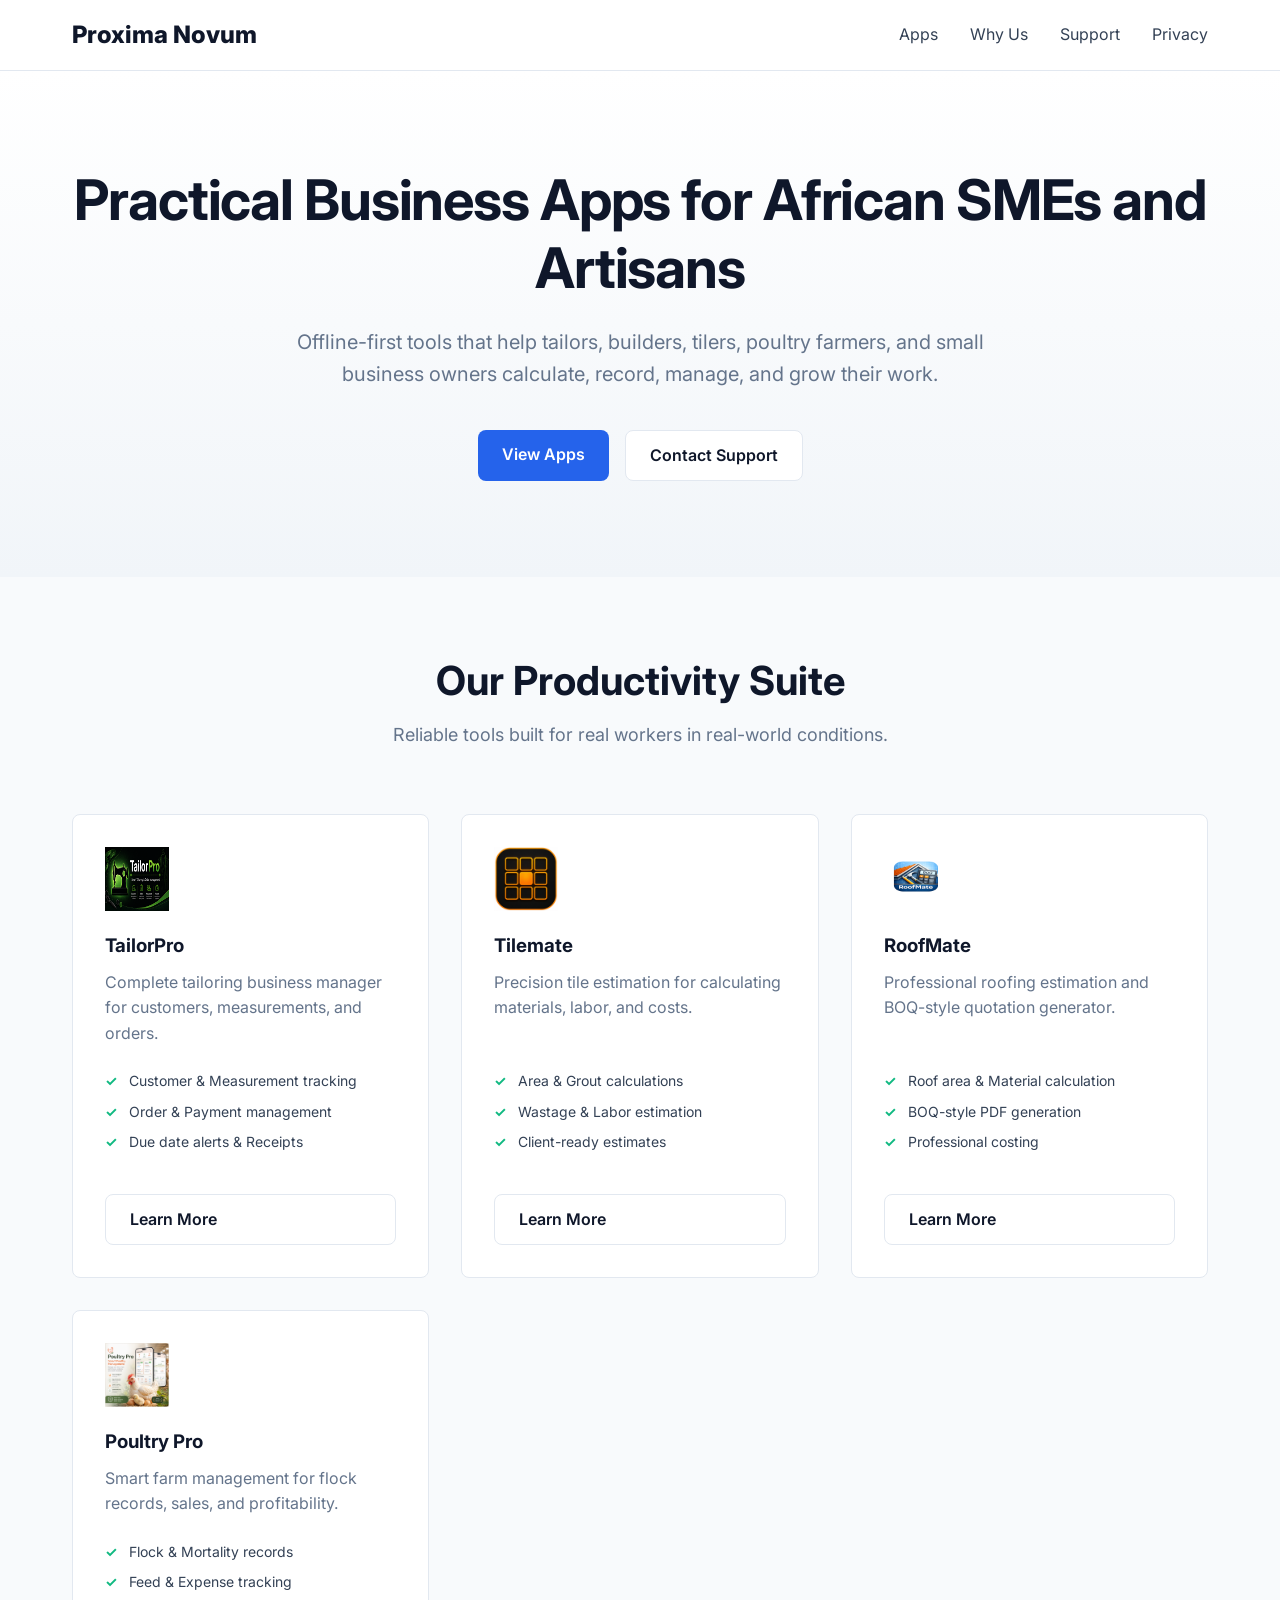
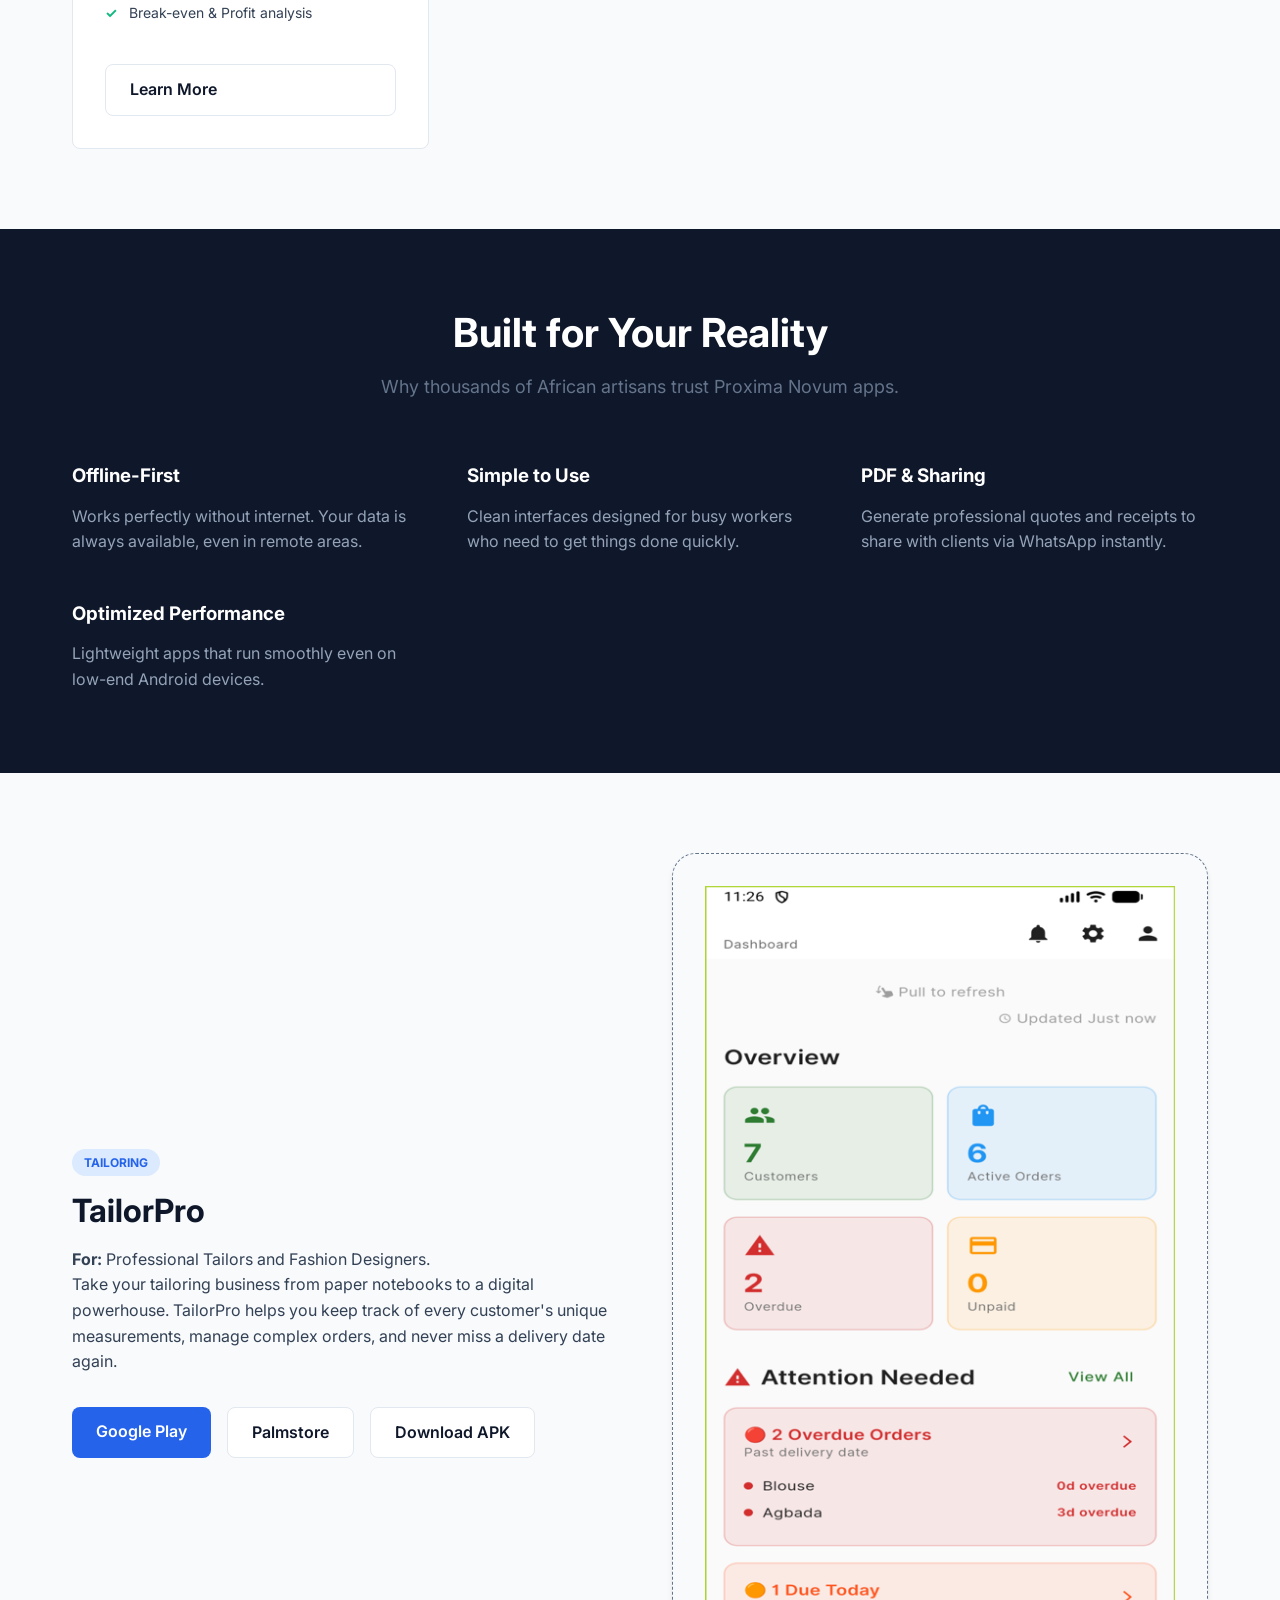
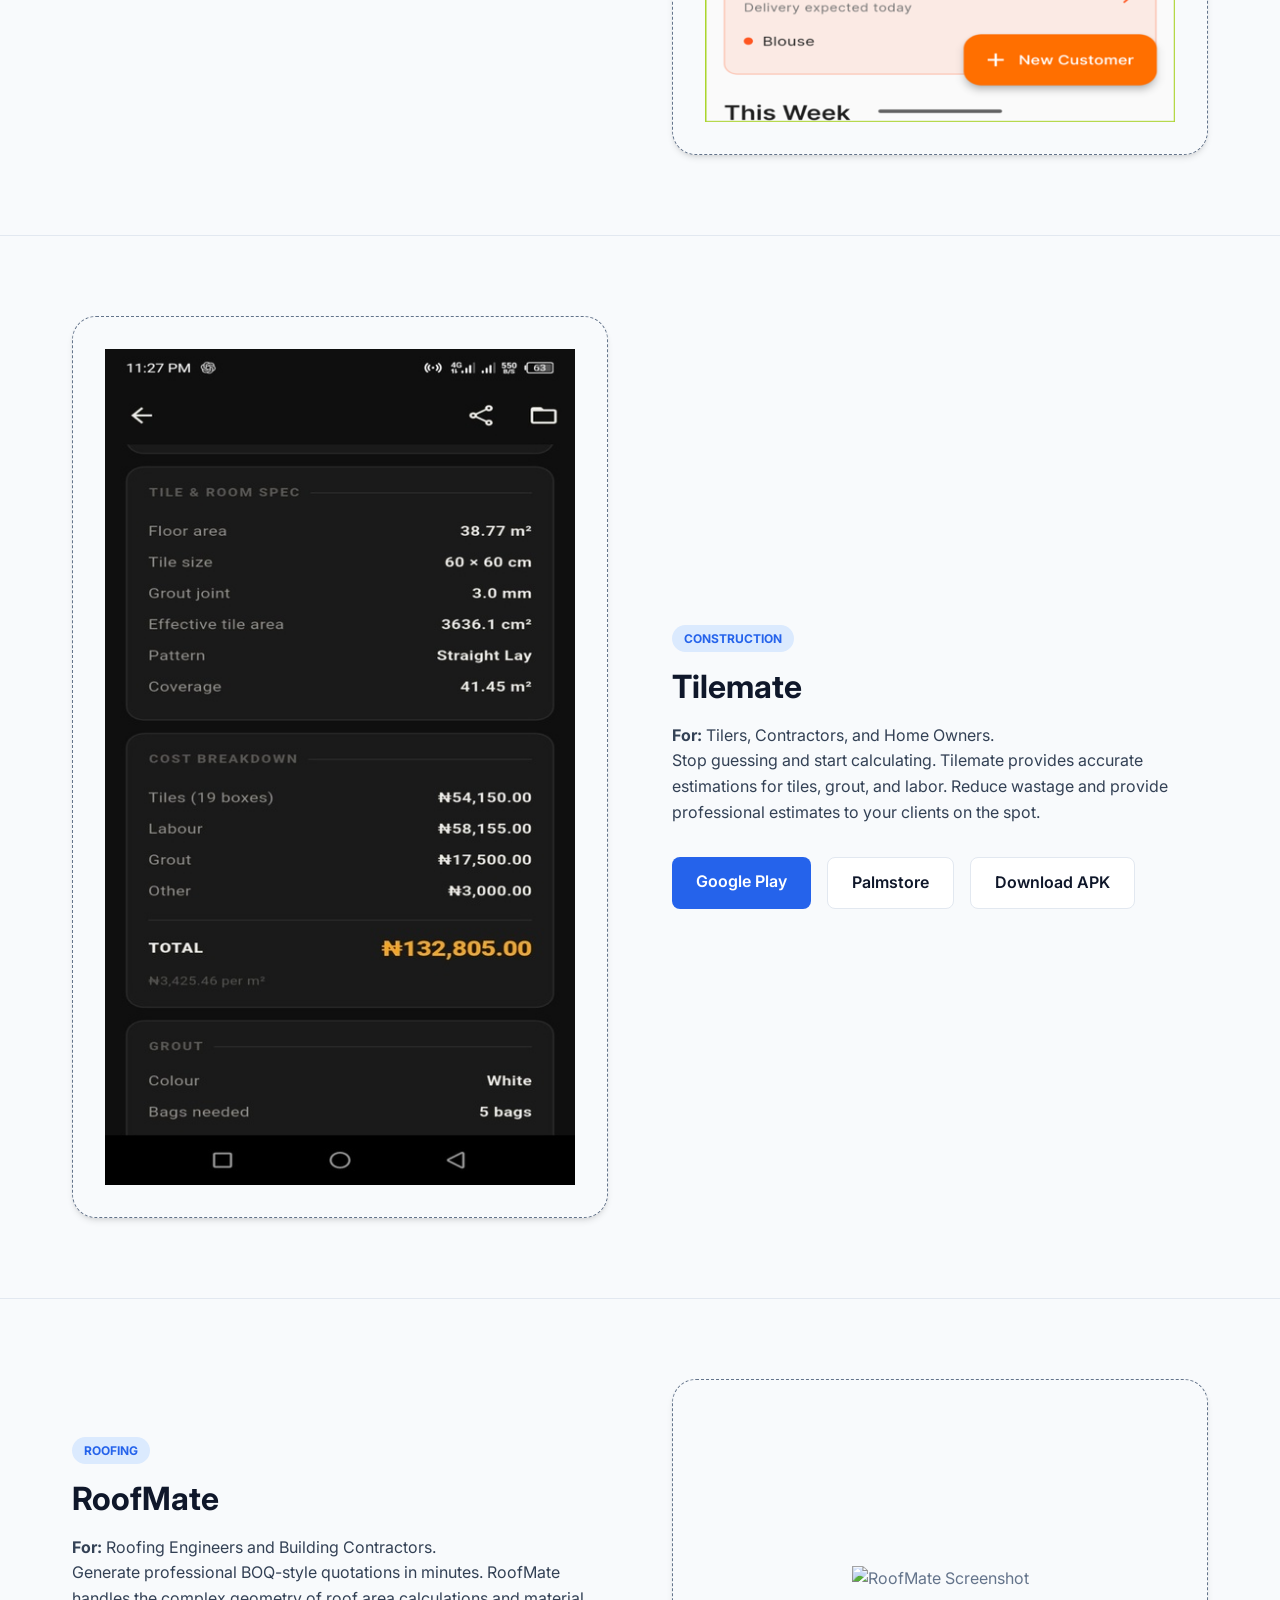
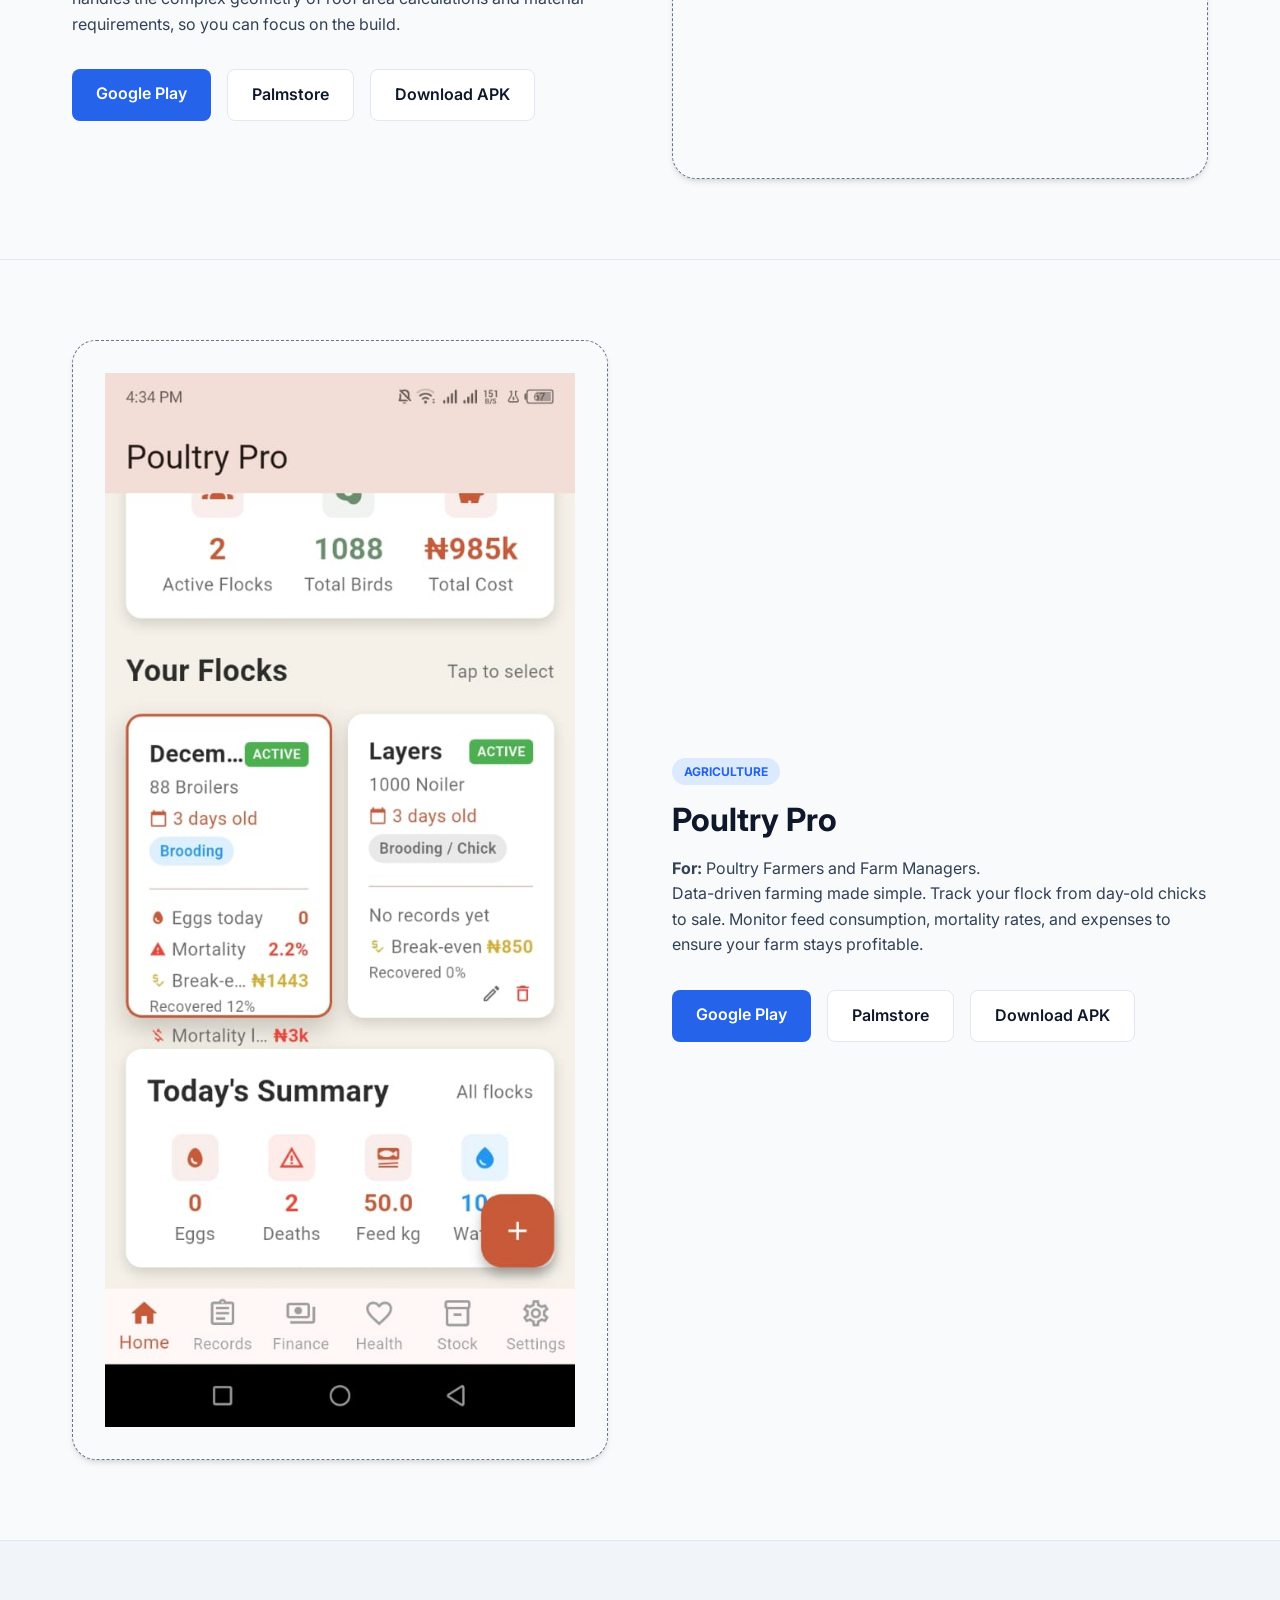
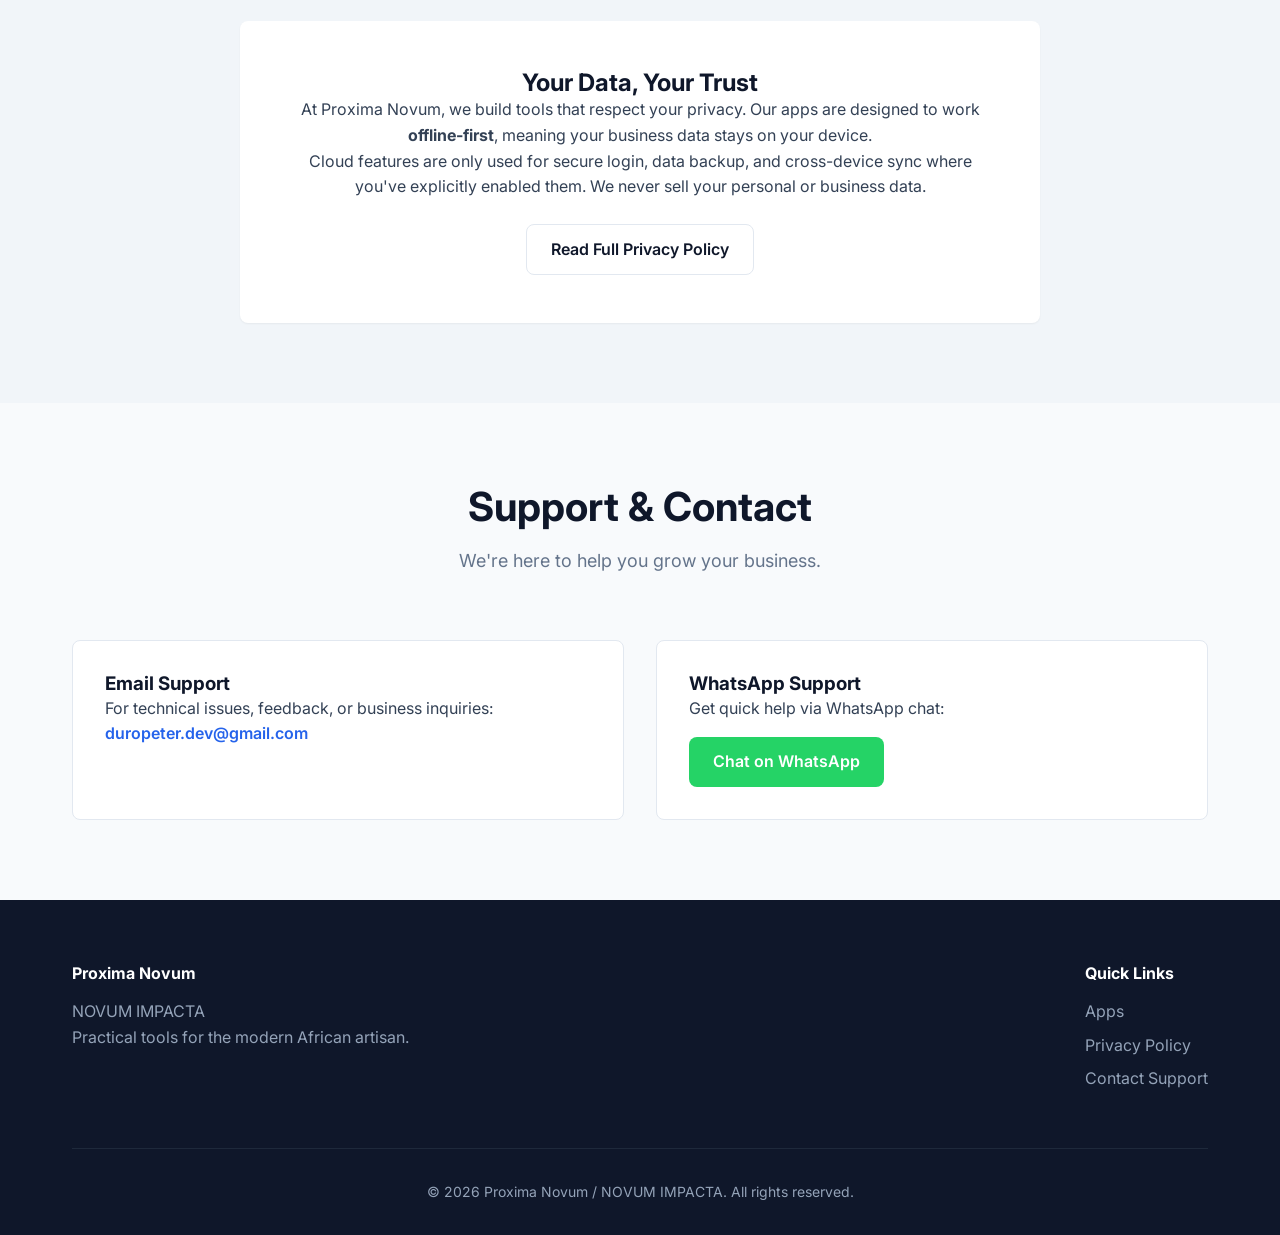
==== commit 4671c36c: "Update WhatsApp contact number in index.html" ====
--- a/index.html
+++ b/index.html
@@ -252,7 +252,7 @@
                     <div class="contact-info">
                         <h3>WhatsApp Support</h3>
                         <p>Get quick help via WhatsApp chat:</p>
-                        <a href="https://wa.me/234XXXXXXXXXX" target="_blank" rel="noopener noreferrer" class="btn btn-primary" style="margin-top: 1rem; background-color: #25d366; border: none;">Chat on WhatsApp</a>
+                        <a href="https://wa.me/2348161822951" target="_blank" rel="noopener noreferrer" class="btn btn-primary" style="margin-top: 1rem; background-color: #25d366; border: none;">Chat on WhatsApp</a>
                     </div>
                 </div>
             </div>
--- a/styles.css
+++ b/styles.css
@@ -1,290 +1,396 @@
-<!DOCTYPE html>
-<html lang="en">
-<head>
-    <meta charset="UTF-8">
-    <meta name="viewport" content="width=device-width, initial-scale=1.0">
-    <title>Proxima Novum | Practical Business Apps for African SMEs</title>
-    <meta name="description" content="Offline-first tools for African tailors, builders, tilers, and farmers. Manage customers, measurements, orders, and costs with Proxima Novum.">
+/* 
+   Proxima Novum / NOVUM IMPACTA
+   Main Stylesheet
+*/
+
+:root {
+    --primary-color: #0f172a; /* Deep Slate */
+    --accent-color: #2563eb;  /* Professional Blue */
+    --accent-hover: #1d4ed8;
+    --text-color: #334155;
+    --text-light: #64748b;
+    --bg-light: #f8fafc;
+    --bg-white: #ffffff;
+    --border-color: #e2e8f0;
+    --success-color: #10b981;
+    --shadow-sm: 0 1px 2px 0 rgb(0 0 0 / 0.05);
+    --shadow-md: 0 4px 6px -1px rgb(0 0 0 / 0.1), 0 2px 4px -2px rgb(0 0 0 / 0.1);
+    --shadow-lg: 0 10px 15px -3px rgb(0 0 0 / 0.1), 0 4px 6px -4px rgb(0 0 0 / 0.1);
+    --radius: 8px;
+    --font-sans: 'Inter', system-ui, -apple-system, sans-serif;
+}
+
+* {
+    margin: 0;
+    padding: 0;
+    box-sizing: border-box;
+}
+
+body {
+    font-family: var(--font-sans);
+    line-height: 1.6;
+    color: var(--text-color);
+    background-color: var(--bg-light);
+    -webkit-font-smoothing: antialiased;
+}
+
+h1, h2, h3, h4 {
+    color: var(--primary-color);
+    font-weight: 700;
+    line-height: 1.2;
+}
+
+a {
+    text-decoration: none;
+    color: inherit;
+    transition: all 0.2s ease;
+}
+
+img {
+    max-width: 100%;
+    height: auto;
+    display: block;
+}
+
+.container {
+    max-width: 1200px;
+    margin: 0 auto;
+    padding: 0 2rem;
+}
+
+/* Navigation */
+header {
+    background: var(--bg-white);
+    border-bottom: 1px solid var(--border-color);
+    position: sticky;
+    top: 0;
+    z-index: 100;
+    padding: 1rem 0;
+}
+
+nav {
+    display: flex;
+    justify-content: space-between;
+    align-items: center;
+}
+
+.logo {
+    font-size: 1.5rem;
+    font-weight: 800;
+    color: var(--primary-color);
+}
+
+.nav-links {
+    display: flex;
+    gap: 2rem;
+}
+
+.nav-links a:hover {
+    color: var(--accent-color);
+}
+
+/* Hero Section */
+.hero {
+    padding: 6rem 0;
+    text-align: center;
+    background: linear-gradient(to bottom, #ffffff, #f1f5f9);
+}
+
+.hero h1 {
+    font-size: 3.5rem;
+    margin-bottom: 1.5rem;
+    letter-spacing: -0.02em;
+}
+
+.hero p {
+    font-size: 1.25rem;
+    color: var(--text-light);
+    max-width: 700px;
+    margin: 0 auto 2.5rem;
+}
+
+.btn-group {
+    display: flex;
+    gap: 1rem;
+    justify-content: center;
+}
+
+.btn {
+    display: inline-block;
+    padding: 0.75rem 1.5rem;
+    border-radius: var(--radius);
+    font-weight: 600;
+    cursor: pointer;
+    transition: all 0.2s;
+}
+
+.btn-primary {
+    background-color: var(--accent-color);
+    color: white;
+}
+
+.btn-primary:hover {
+    background-color: var(--accent-hover);
+    transform: translateY(-1px);
+}
+
+.btn-secondary {
+    background-color: white;
+    color: var(--primary-color);
+    border: 1px solid var(--border-color);
+}
+
+.btn-secondary:hover {
+    background-color: var(--bg-light);
+    border-color: var(--text-light);
+}
+
+/* Sections */
+section {
+    padding: 5rem 0;
+}
+
+.section-title {
+    text-align: center;
+    margin-bottom: 4rem;
+}
+
+.section-title h2 {
+    font-size: 2.5rem;
+    margin-bottom: 1rem;
+}
+
+.section-title p {
+    color: var(--text-light);
+    font-size: 1.125rem;
+}
+
+/* App Cards */
+.apps-grid {
+    display: grid;
+    grid-template-columns: repeat(auto-fit, minmax(280px, 1fr));
+    gap: 2rem;
+}
+
+.app-card {
+    background: var(--bg-white);
+    border-radius: var(--radius);
+    padding: 2rem;
+    border: 1px solid var(--border-color);
+    transition: transform 0.3s, box-shadow 0.3s;
+    display: flex;
+    flex-direction: column;
+}
+
+.app-card:hover {
+    transform: translateY(-5px);
+    box-shadow: var(--shadow-lg);
+}
+
+.app-icon {
+    width: 64px;
+    height: 64px;
+    margin-bottom: 1.5rem;
+    display: block;
+}
+
+.app-card h3 {
+    margin-bottom: 0.75rem;
+}
+
+.app-card p {
+    color: var(--text-light);
+    margin-bottom: 1.5rem;
+    flex-grow: 1;
+}
+
+.app-features {
+    list-style: none;
+    margin-bottom: 2rem;
+}
+
+.app-features li {
+    font-size: 0.875rem;
+    margin-bottom: 0.5rem;
+    padding-left: 1.5rem;
+    position: relative;
+}
+
+.app-features li::before {
+    content: "✓";
+    position: absolute;
+    left: 0;
+    color: var(--success-color);
+    font-weight: bold;
+}
+
+/* Why Us Section */
+.why-us {
+    background: var(--primary-color);
+    color: white;
+}
+
+.why-us h2 {
+    color: white;
+}
+
+.features-list {
+    display: grid;
+    grid-template-columns: repeat(auto-fit, minmax(250px, 1fr));
+    gap: 3rem;
+}
+
+.feature-item h3 {
+    color: white;
+    margin-bottom: 1rem;
+}
+
+.feature-item p {
+    color: #94a3b8;
+}
+
+/* App Detail Section */
+.app-detail {
+    border-bottom: 1px solid var(--border-color);
+}
+
+.app-detail:last-of-type {
+    border-bottom: none;
+}
+
+.detail-container {
+    display: grid;
+    grid-template-columns: 1fr 1fr;
+    gap: 4rem;
+    align-items: center;
+}
+
+.detail-image {
+    background: var(--bg-light);
+    border-radius: 24px;
+    padding: 2rem;
+    border: 1px dashed var(--text-light);
+    min-height: 400px;
+    display: flex;
+    align-items: center;
+    justify-content: center;
+    color: var(--text-light);
+    box-shadow: var(--shadow-md);
+}
+
+.detail-content h3 {
+    font-size: 2rem;
+    margin-bottom: 1rem;
+}
+
+.detail-badge {
+    display: inline-block;
+    background: #dbeafe;
+    color: var(--accent-color);
+    padding: 0.25rem 0.75rem;
+    border-radius: 999px;
+    font-size: 0.75rem;
+    font-weight: 700;
+    margin-bottom: 1rem;
+    text-transform: uppercase;
+}
+
+.download-links {
+    margin-top: 2rem;
+    display: flex;
+    gap: 1rem;
+    flex-wrap: wrap;
+}
+
+/* Privacy & Trust */
+.privacy-trust {
+    background: #f1f5f9;
+    text-align: center;
+}
+
+.privacy-card {
+    background: white;
+    padding: 3rem;
+    border-radius: var(--radius);
+    max-width: 800px;
+    margin: 0 auto;
+    box-shadow: var(--shadow-sm);
+}
+
+/* Contact */
+.contact-grid {
+    display: grid;
+    grid-template-columns: repeat(auto-fit, minmax(300px, 1fr));
+    gap: 2rem;
+}
+
+.contact-info {
+    padding: 2rem;
+    background: white;
+    border-radius: var(--radius);
+    border: 1px solid var(--border-color);
+}
+
+/* Footer */
+footer {
+    padding: 4rem 0 2rem;
+    background: var(--primary-color);
+    color: #94a3b8;
+}
+
+.footer-content {
+    display: flex;
+    justify-content: space-between;
+    margin-bottom: 3rem;
+    flex-wrap: wrap;
+    gap: 2rem;
+}
+
+.footer-brand h4 {
+    color: white;
+    margin-bottom: 1rem;
+}
+
+.footer-links h4 {
+    color: white;
+    margin-bottom: 1rem;
+}
+
+.footer-links ul {
+    list-style: none;
+}
+
+.footer-links li {
+    margin-bottom: 0.5rem;
+}
+
+.footer-links a:hover {
+    color: white;
+}
+
+.footer-bottom {
+    padding-top: 2rem;
+    border-top: 1px solid #1e293b;
+    text-align: center;
+    font-size: 0.875rem;
+}
+
+/* Responsive */
+@media (max-width: 768px) {
+    .hero h1 {
+        font-size: 2.5rem;
+    }
     
-    <!-- Open Graph / Social Media -->
-    <meta property="og:type" content="website">
-    <meta property="og:url" content="https://proximanovum.com/">
-    <meta property="og:title" content="Proxima Novum | Practical Business Apps for African SMEs">
-    <meta property="og:description" content="Offline-first tools for African artisans and small business owners.">
-    <meta property="og:image" content="assets/images/og-image.png">
-
-    <!-- Favicon Placeholder -->
-    <link rel="icon" type="image/png" href="assets/images/favicon.png">
+    .nav-links {
+        display: none;
+    }
     
-    <!-- Styles -->
-    <link rel="stylesheet" href="styles.css">
-    <link rel="preconnect" href="https://fonts.googleapis.com">
-    <link rel="preconnect" href="https://fonts.gstatic.com" crossorigin>
-    <link href="https://fonts.googleapis.com/css2?family=Inter:wght@400;600;700;800&display=swap" rel="stylesheet">
-</head>
-<body>
-
-    <header>
-        <div class="container">
-            <nav>
-                <a href="index.html" class="logo">Proxima Novum</a>
-                <div class="nav-links">
-                    <a href="#apps">Apps</a>
-                    <a href="#why-us">Why Us</a>
-                    <a href="#contact">Support</a>
-                    <a href="privacy.html">Privacy</a>
-                </div>
-            </nav>
-        </div>
-    </header>
-
-    <main>
-        <!-- Hero Section -->
-        <section class="hero">
-            <div class="container">
-                <h1>Practical Business Apps for African SMEs and Artisans</h1>
-                <p>Offline-first tools that help tailors, builders, tilers, poultry farmers, and small business owners calculate, record, manage, and grow their work.</p>
-                <div class="btn-group">
-                    <a href="#apps" class="btn btn-primary">View Apps</a>
-                    <a href="#contact" class="btn btn-secondary">Contact Support</a>
-                </div>
-            </div>
-        </section>
-
-        <!-- Apps Overview Section -->
-        <section id="apps" class="apps-overview">
-            <div class="container">
-                <div class="section-title">
-                    <h2>Our Productivity Suite</h2>
-                    <p>Reliable tools built for real workers in real-world conditions.</p>
-                </div>
-                <div class="apps-grid">
-                    <!-- TailorPro -->
-                    <div class="app-card">
-                        <img src="assets/images/tailorpro-icon.png" alt="TailorPro Icon" class="app-icon">
-                        <h3>TailorPro</h3>
-                        <p>Complete tailoring business manager for customers, measurements, and orders.</p>
-                        <ul class="app-features">
-                            <li>Customer & Measurement tracking</li>
-                            <li>Order & Payment management</li>
-                            <li>Due date alerts & Receipts</li>
-                        </ul>
-                        <a href="apps/tailorpro.html" class="btn btn-secondary">Learn More</a>
-                    </div>
-                    <!-- Tilemate -->
-                    <div class="app-card">
-                        <img src="assets/images/tilemate-icon.png" alt="Tilemate Icon" class="app-icon">
-                        <h3>Tilemate</h3>
-                        <p>Precision tile estimation for calculating materials, labor, and costs.</p>
-                        <ul class="app-features">
-                            <li>Area & Grout calculations</li>
-                            <li>Wastage & Labor estimation</li>
-                            <li>Client-ready estimates</li>
-                        </ul>
-                        <a href="apps/tilemate.html" class="btn btn-secondary">Learn More</a>
-                    </div>
-                    <!-- RoofMate -->
-                    <div class="app-card">
-                        <img src="assets/images/roofmate-icon.png" alt="RoofMate Icon" class="app-icon">
-                        <h3>RoofMate</h3>
-                        <p>Professional roofing estimation and BOQ-style quotation generator.</p>
-                        <ul class="app-features">
-                            <li>Roof area & Material calculation</li>
-                            <li>BOQ-style PDF generation</li>
-                            <li>Professional costing</li>
-                        </ul>
-                        <a href="apps/roofmate.html" class="btn btn-secondary">Learn More</a>
-                    </div>
-                    <!-- Poultry Pro -->
-                    <div class="app-card">
-                        <img src="assets/images/poultrypro-icon.png" alt="Poultry Pro Icon" class="app-icon">
-                        <h3>Poultry Pro</h3>
-                        <p>Smart farm management for flock records, sales, and profitability.</p>
-                        <ul class="app-features">
-                            <li>Flock & Mortality records</li>
-                            <li>Feed & Expense tracking</li>
-                            <li>Break-even & Profit analysis</li>
-                        </ul>
-                        <a href="apps/poultrypro.html" class="btn btn-secondary">Learn More</a>
-                    </div>
-                </div>
-            </div>
-        </section>
-
-        <!-- Why Our Apps Section -->
-        <section id="why-us" class="why-us">
-            <div class="container">
-                <div class="section-title">
-                    <h2>Built for Your Reality</h2>
-                    <p>Why thousands of African artisans trust Proxima Novum apps.</p>
-                </div>
-                <div class="features-list">
-                    <div class="feature-item">
-                        <h3>Offline-First</h3>
-                        <p>Works perfectly without internet. Your data is always available, even in remote areas.</p>
-                    </div>
-                    <div class="feature-item">
-                        <h3>Simple to Use</h3>
-                        <p>Clean interfaces designed for busy workers who need to get things done quickly.</p>
-                    </div>
-                    <div class="feature-item">
-                        <h3>PDF & Sharing</h3>
-                        <p>Generate professional quotes and receipts to share with clients via WhatsApp instantly.</p>
-                    </div>
-                    <div class="feature-item">
-                        <h3>Optimized Performance</h3>
-                        <p>Lightweight apps that run smoothly even on low-end Android devices.</p>
-                    </div>
-                </div>
-            </div>
-        </section>
-
-        <!-- App Details (One section per app as requested) -->
-        <section class="app-detail" id="tailorpro">
-            <div class="container">
-                <div class="detail-container">
-                    <div class="detail-content">
-                        <span class="detail-badge">Tailoring</span>
-                        <h3>TailorPro</h3>
-                        <p><strong>For:</strong> Professional Tailors and Fashion Designers.</p>
-                        <p>Take your tailoring business from paper notebooks to a digital powerhouse. TailorPro helps you keep track of every customer's unique measurements, manage complex orders, and never miss a delivery date again.</p>
-                        <div class="download-links">
-                            <a href="#" class="btn btn-primary">Google Play</a>
-                            <a href="#" class="btn btn-secondary">Palmstore</a>
-                            <a href="#" class="btn btn-secondary">Download APK</a>
-                        </div>
-                    </div>
-                    <div class="detail-image">
-                        <img src="assets/images/tailorpro-screenshot1.png" alt="TailorPro Screenshot">
-                    </div>
-                </div>
-            </div>
-        </section>
-
-        <section class="app-detail" id="tilemate">
-            <div class="container">
-                <div class="detail-container">
-                    <div class="detail-image">
-                        <img src="assets/images/tilemate-screenshot1.png" alt="Tilemate Screenshot">
-                    </div>
-                    <div class="detail-content">
-                        <span class="detail-badge">Construction</span>
-                        <h3>Tilemate</h3>
-                        <p><strong>For:</strong> Tilers, Contractors, and Home Owners.</p>
-                        <p>Stop guessing and start calculating. Tilemate provides accurate estimations for tiles, grout, and labor. Reduce wastage and provide professional estimates to your clients on the spot.</p>
-                        <div class="download-links">
-                            <a href="#" class="btn btn-primary">Google Play</a>
-                            <a href="#" class="btn btn-secondary">Palmstore</a>
-                            <a href="#" class="btn btn-secondary">Download APK</a>
-                        </div>
-                    </div>
-                </div>
-            </div>
-        </section>
-
-        <section class="app-detail" id="roofmate">
-            <div class="container">
-                <div class="detail-container">
-                    <div class="detail-content">
-                        <span class="detail-badge">Roofing</span>
-                        <h3>RoofMate</h3>
-                        <p><strong>For:</strong> Roofing Engineers and Building Contractors.</p>
-                        <p>Generate professional BOQ-style quotations in minutes. RoofMate handles the complex geometry of roof area calculations and material requirements, so you can focus on the build.</p>
-                        <div class="download-links">
-                            <a href="#" class="btn btn-primary">Google Play</a>
-                            <a href="#" class="btn btn-secondary">Palmstore</a>
-                            <a href="#" class="btn btn-secondary">Download APK</a>
-                        </div>
-                    </div>
-                    <div class="detail-image">
-                        <img src="assets/images/roofmate-screenshot1.png" alt="RoofMate Screenshot">
-                    </div>
-                </div>
-            </div>
-        </section>
-
-        <section class="app-detail" id="poultrypro">
-            <div class="container">
-                <div class="detail-container">
-                    <div class="detail-image">
-                        <img src="assets/images/poultrypro-screenshot1.png" alt="Poultry Pro Screenshot">
-                    </div>
-                    <div class="detail-content">
-                        <span class="detail-badge">Agriculture</span>
-                        <h3>Poultry Pro</h3>
-                        <p><strong>For:</strong> Poultry Farmers and Farm Managers.</p>
-                        <p>Data-driven farming made simple. Track your flock from day-old chicks to sale. Monitor feed consumption, mortality rates, and expenses to ensure your farm stays profitable.</p>
-                        <div class="download-links">
-                            <a href="#" class="btn btn-primary">Google Play</a>
-                            <a href="#" class="btn btn-secondary">Palmstore</a>
-                            <a href="#" class="btn btn-secondary">Download APK</a>
-                        </div>
-                    </div>
-                </div>
-            </div>
-        </section>
-
-        <!-- Privacy & Trust Section -->
-        <section class="privacy-trust">
-            <div class="container">
-                <div class="privacy-card">
-                    <h2>Your Data, Your Trust</h2>
-                    <p>At Proxima Novum, we build tools that respect your privacy. Our apps are designed to work <strong>offline-first</strong>, meaning your business data stays on your device.</p>
-                    <p>Cloud features are only used for secure login, data backup, and cross-device sync where you've explicitly enabled them. We never sell your personal or business data.</p>
-                    <a href="privacy.html" class="btn btn-secondary" style="margin-top: 1.5rem;">Read Full Privacy Policy</a>
-                </div>
-            </div>
-        </section>
-
-        <!-- Contact Section -->
-        <section id="contact" class="contact">
-            <div class="container">
-                <div class="section-title">
-                    <h2>Support & Contact</h2>
-                    <p>We're here to help you grow your business.</p>
-                </div>
-                <div class="contact-grid">
-                    <div class="contact-info">
-                        <h3>Email Support</h3>
-                        <p>For technical issues, feedback, or business inquiries:</p>
-                        <a href="mailto:duropeter.dev@gmail.com" style="color: var(--accent-color); font-weight: 600;">duropeter.dev@gmail.com</a>
-                    </div>
-                    <div class="contact-info">
-                        <h3>WhatsApp Support</h3>
-                        <p>Get quick help via WhatsApp chat:</p>
-                        <a href="https://wa.me/234XXXXXXXXXX" target="_blank" rel="noopener noreferrer" class="btn btn-primary" style="margin-top: 1rem; background-color: #25d366; border: none;">Chat on WhatsApp</a>
-                    </div>
-                </div>
-            </div>
-        </section>
-    </main>
-
-    <footer>
-        <div class="container">
-            <div class="footer-content">
-                <div class="footer-brand">
-                    <h4>Proxima Novum</h4>
-                    <p>NOVUM IMPACTA</p>
-                    <p>Practical tools for the modern African artisan.</p>
-                </div>
-                <div class="footer-links">
-                    <h4>Quick Links</h4>
-                    <ul>
-                        <li><a href="#apps">Apps</a></li>
-                        <li><a href="privacy.html">Privacy Policy</a></li>
-                        <li><a href="#contact">Contact Support</a></li>
-                    </ul>
-                </div>
-            </div>
-            <div class="footer-bottom">
-                <p>&copy; <span id="year"></span> Proxima Novum / NOVUM IMPACTA. All rights reserved.</p>
-            </div>
-        </div>
-    </footer>
-
-    <script src="script.js"></script>
-    <script>
-        document.getElementById('year').textContent = new Date().getFullYear();
-    </script>
-</body>
-</html>
+    .detail-container {
+        grid-template-columns: 1fr;
+        gap: 2rem;
+    }
+    
+    .detail-image {
+        order: -1;
+    }
+}
